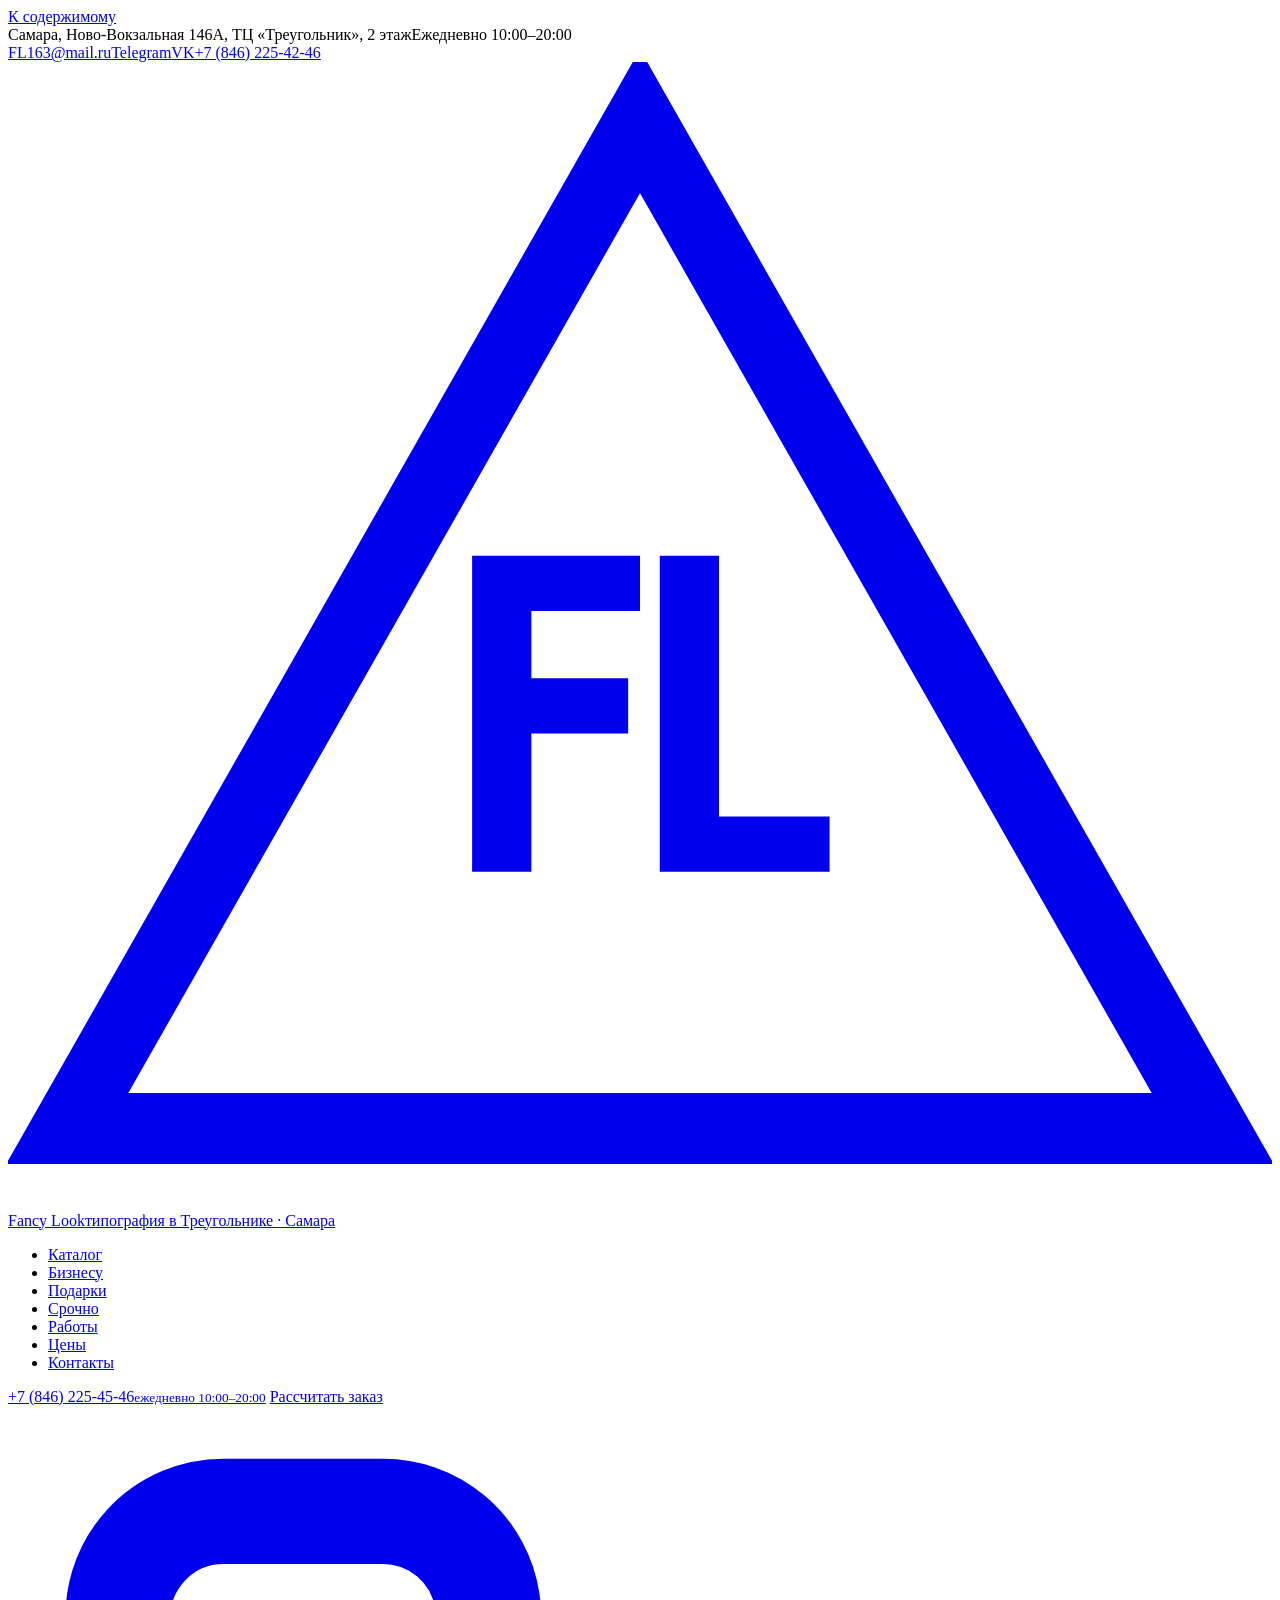
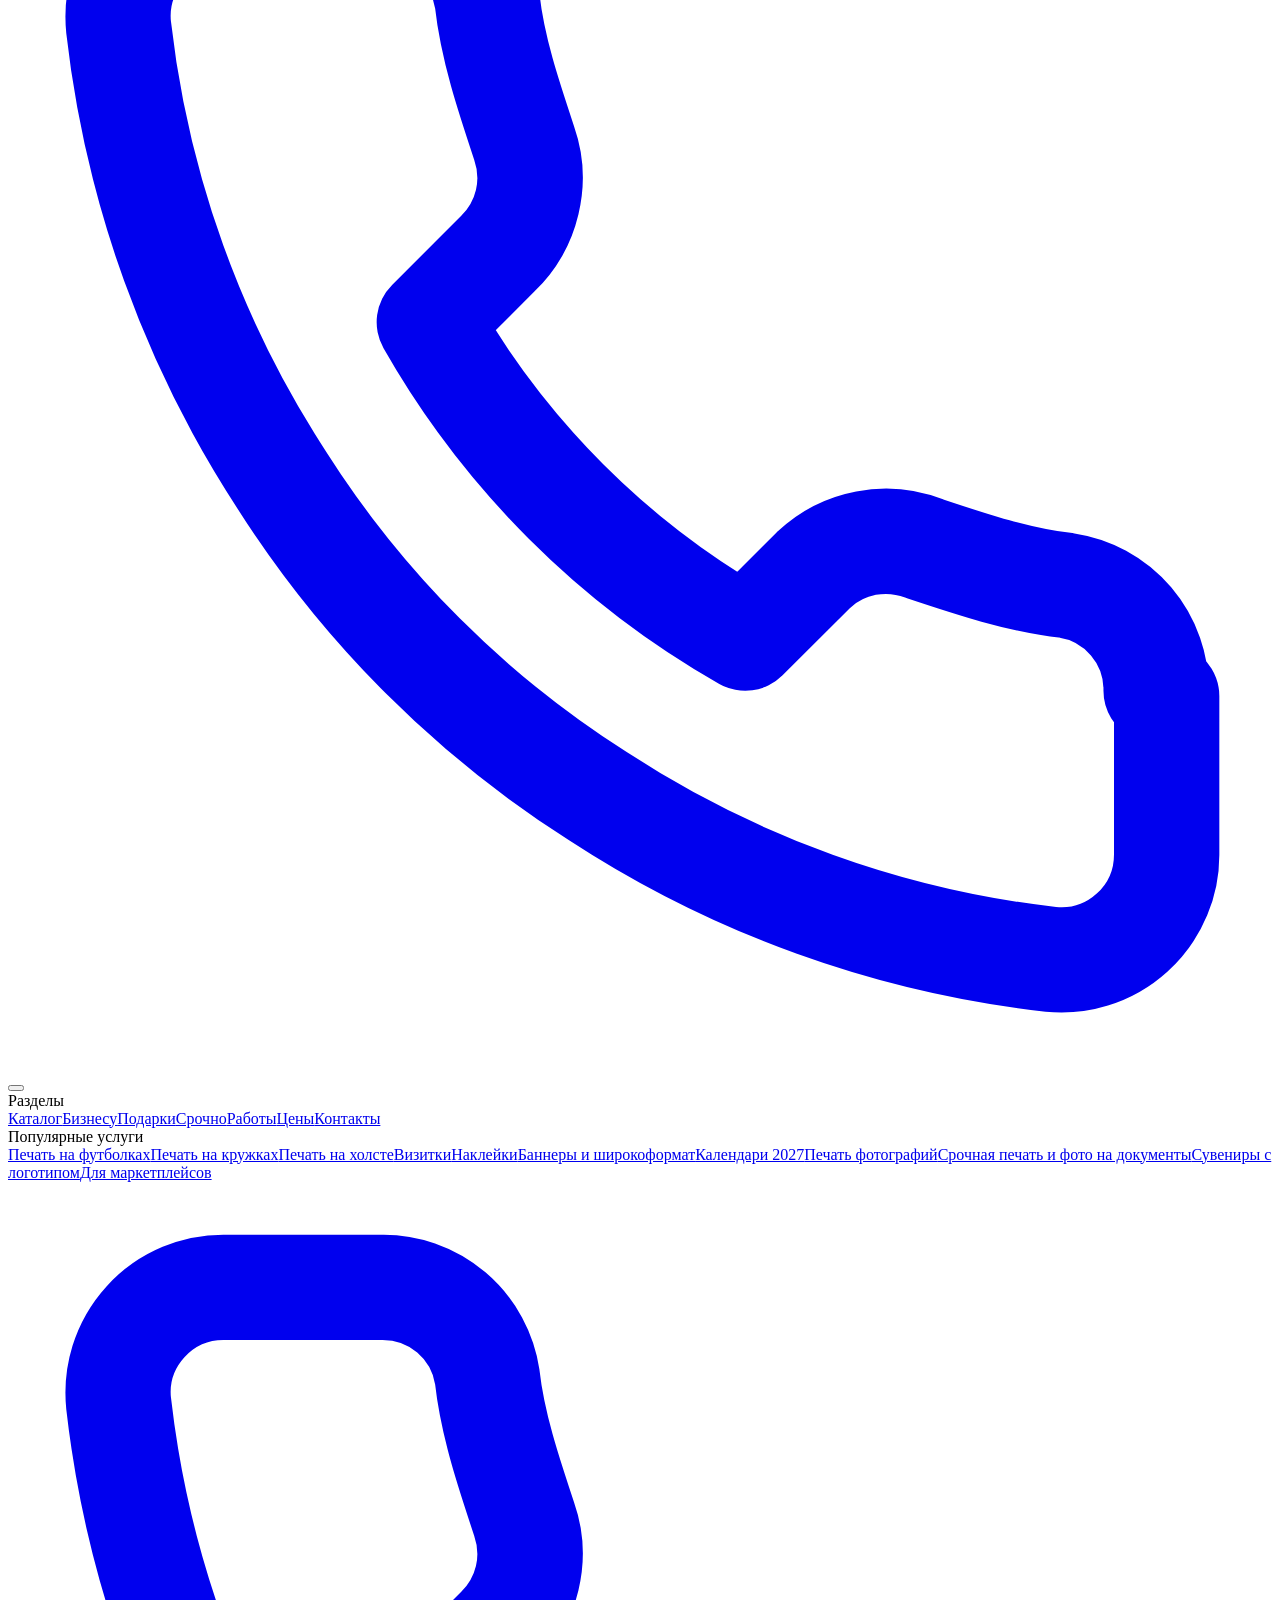
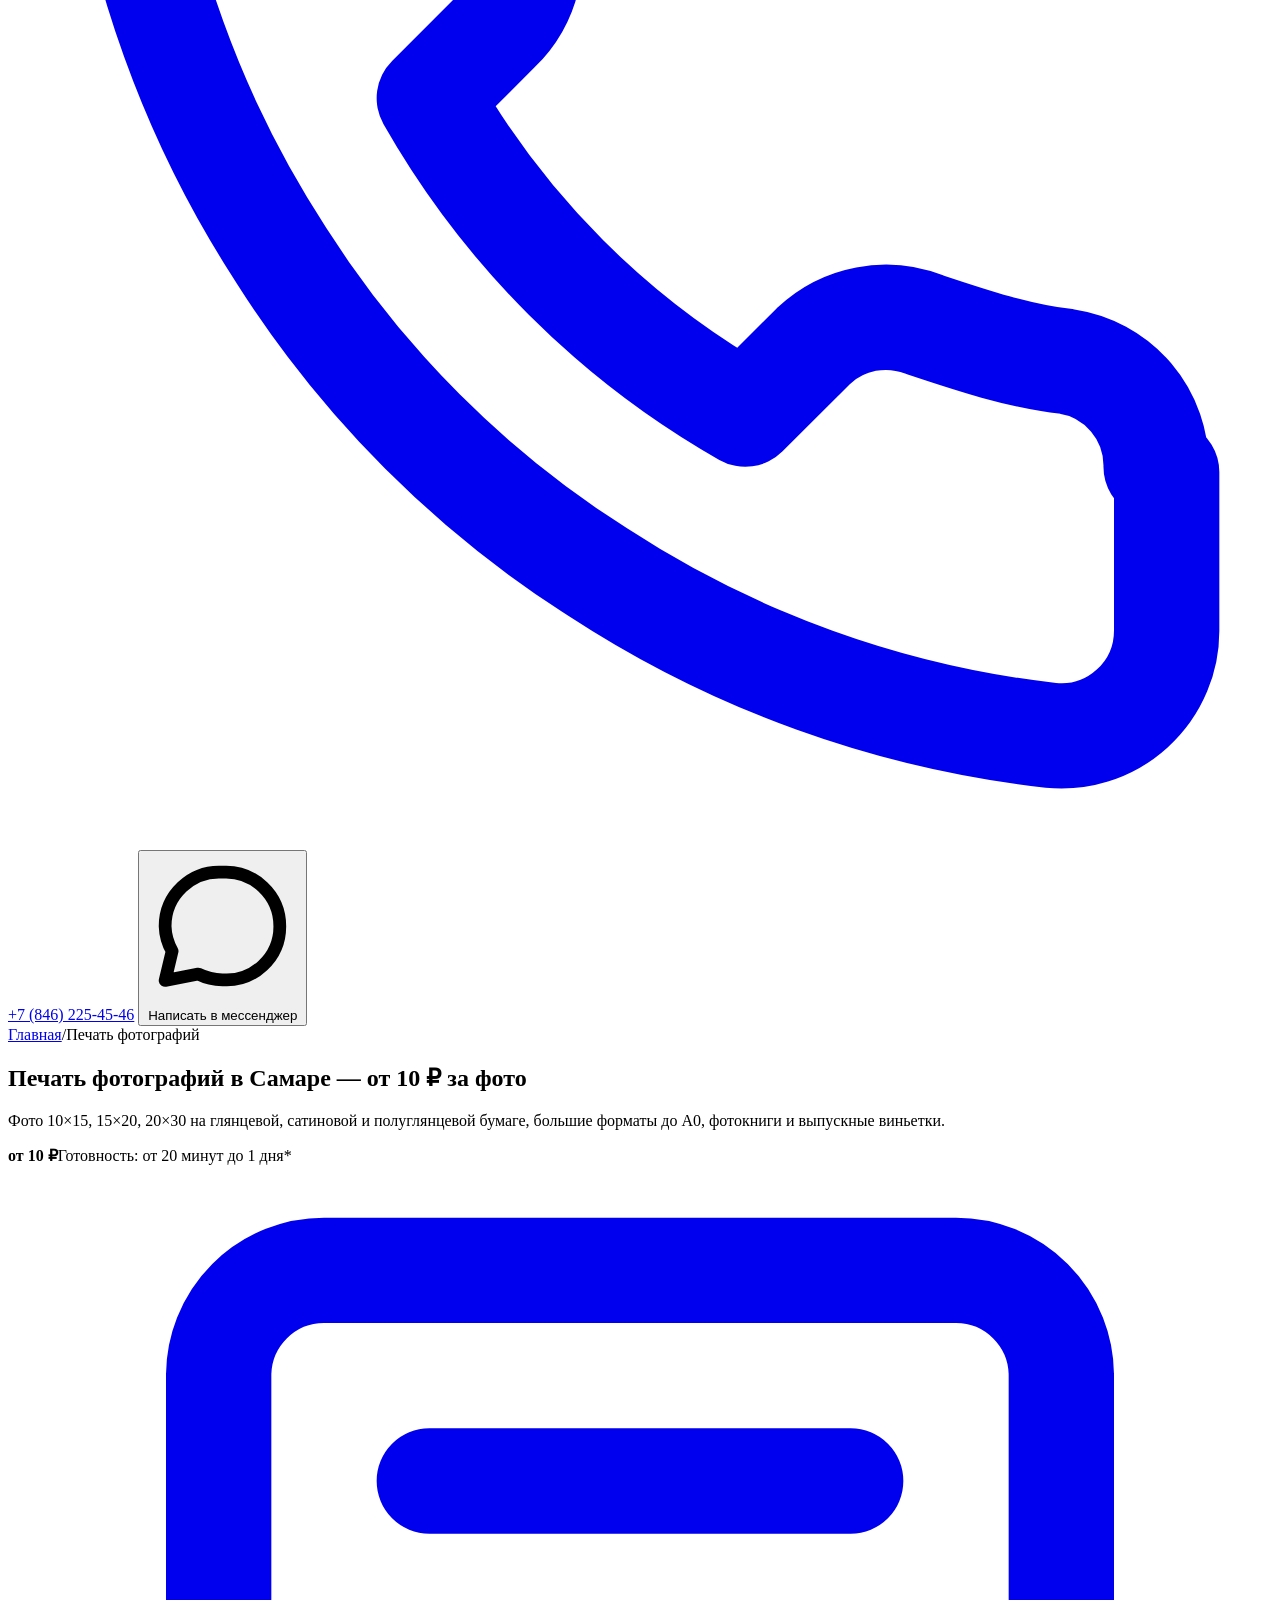
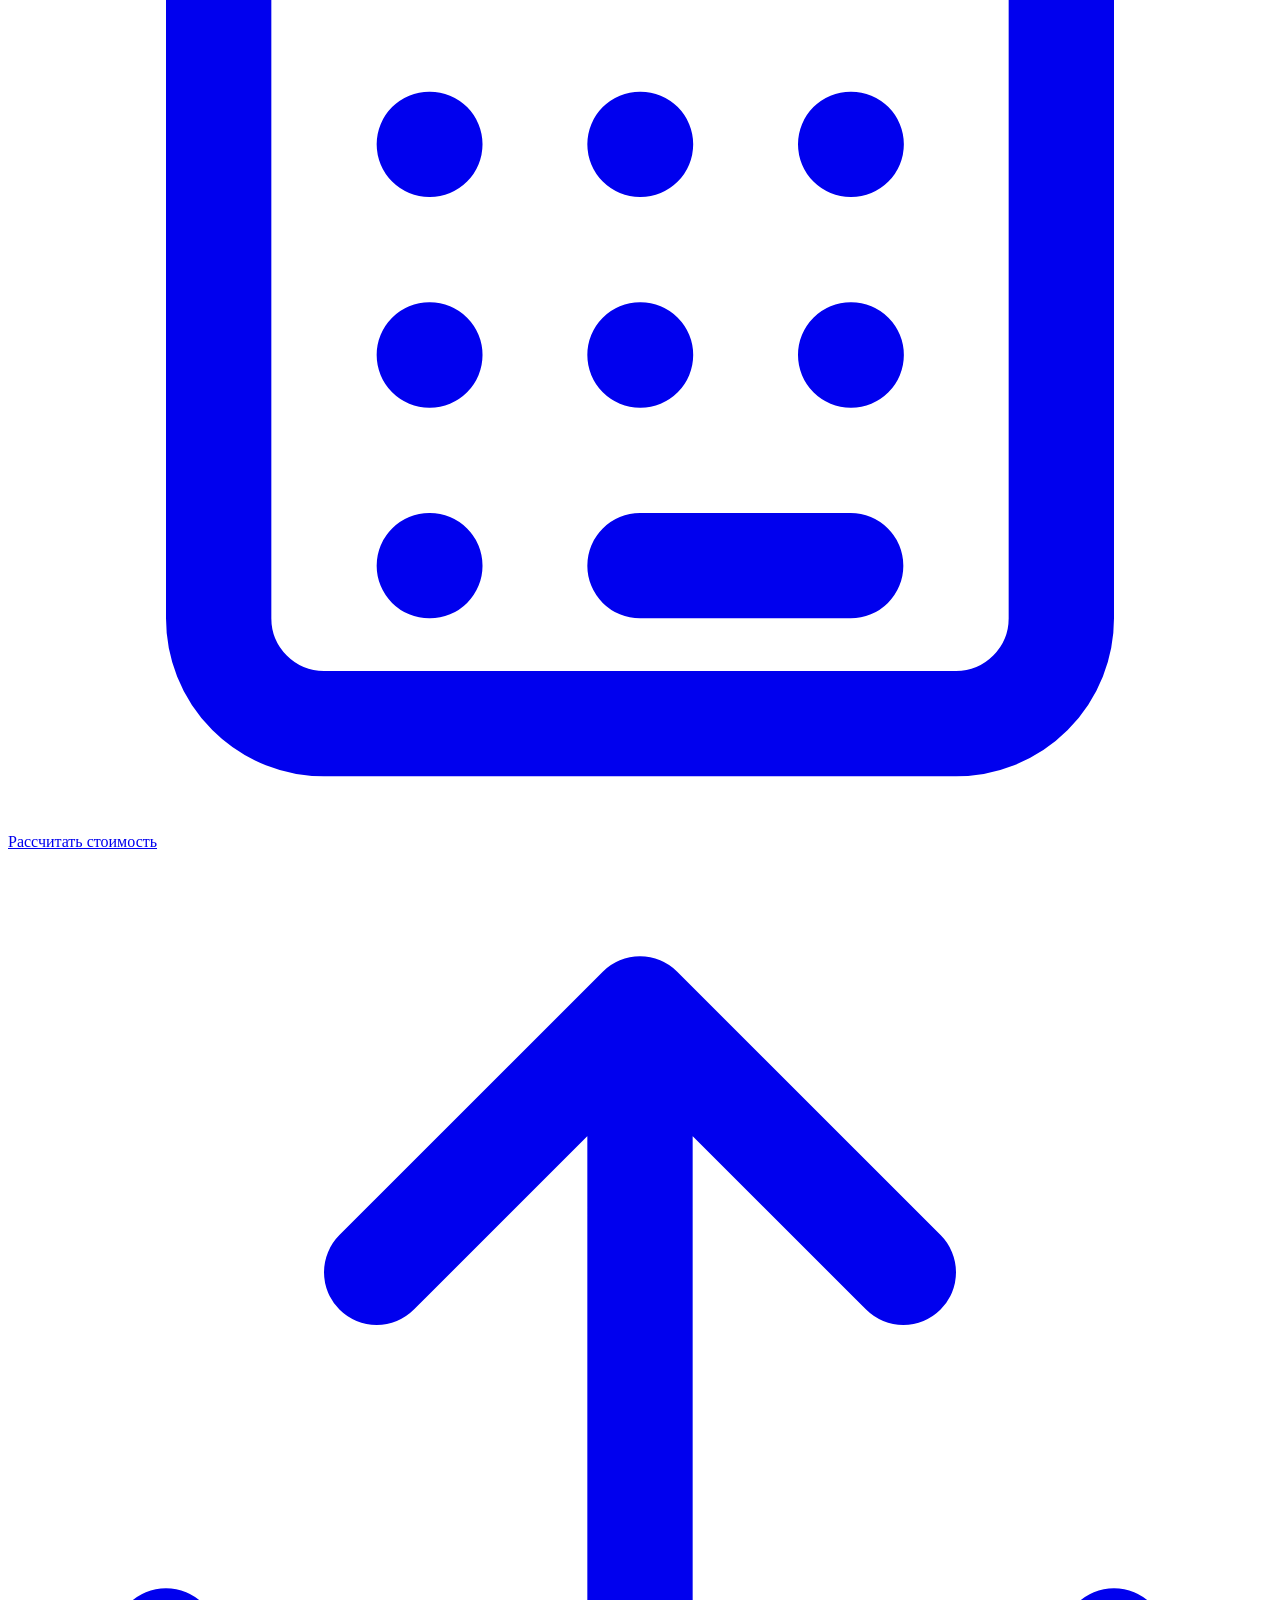
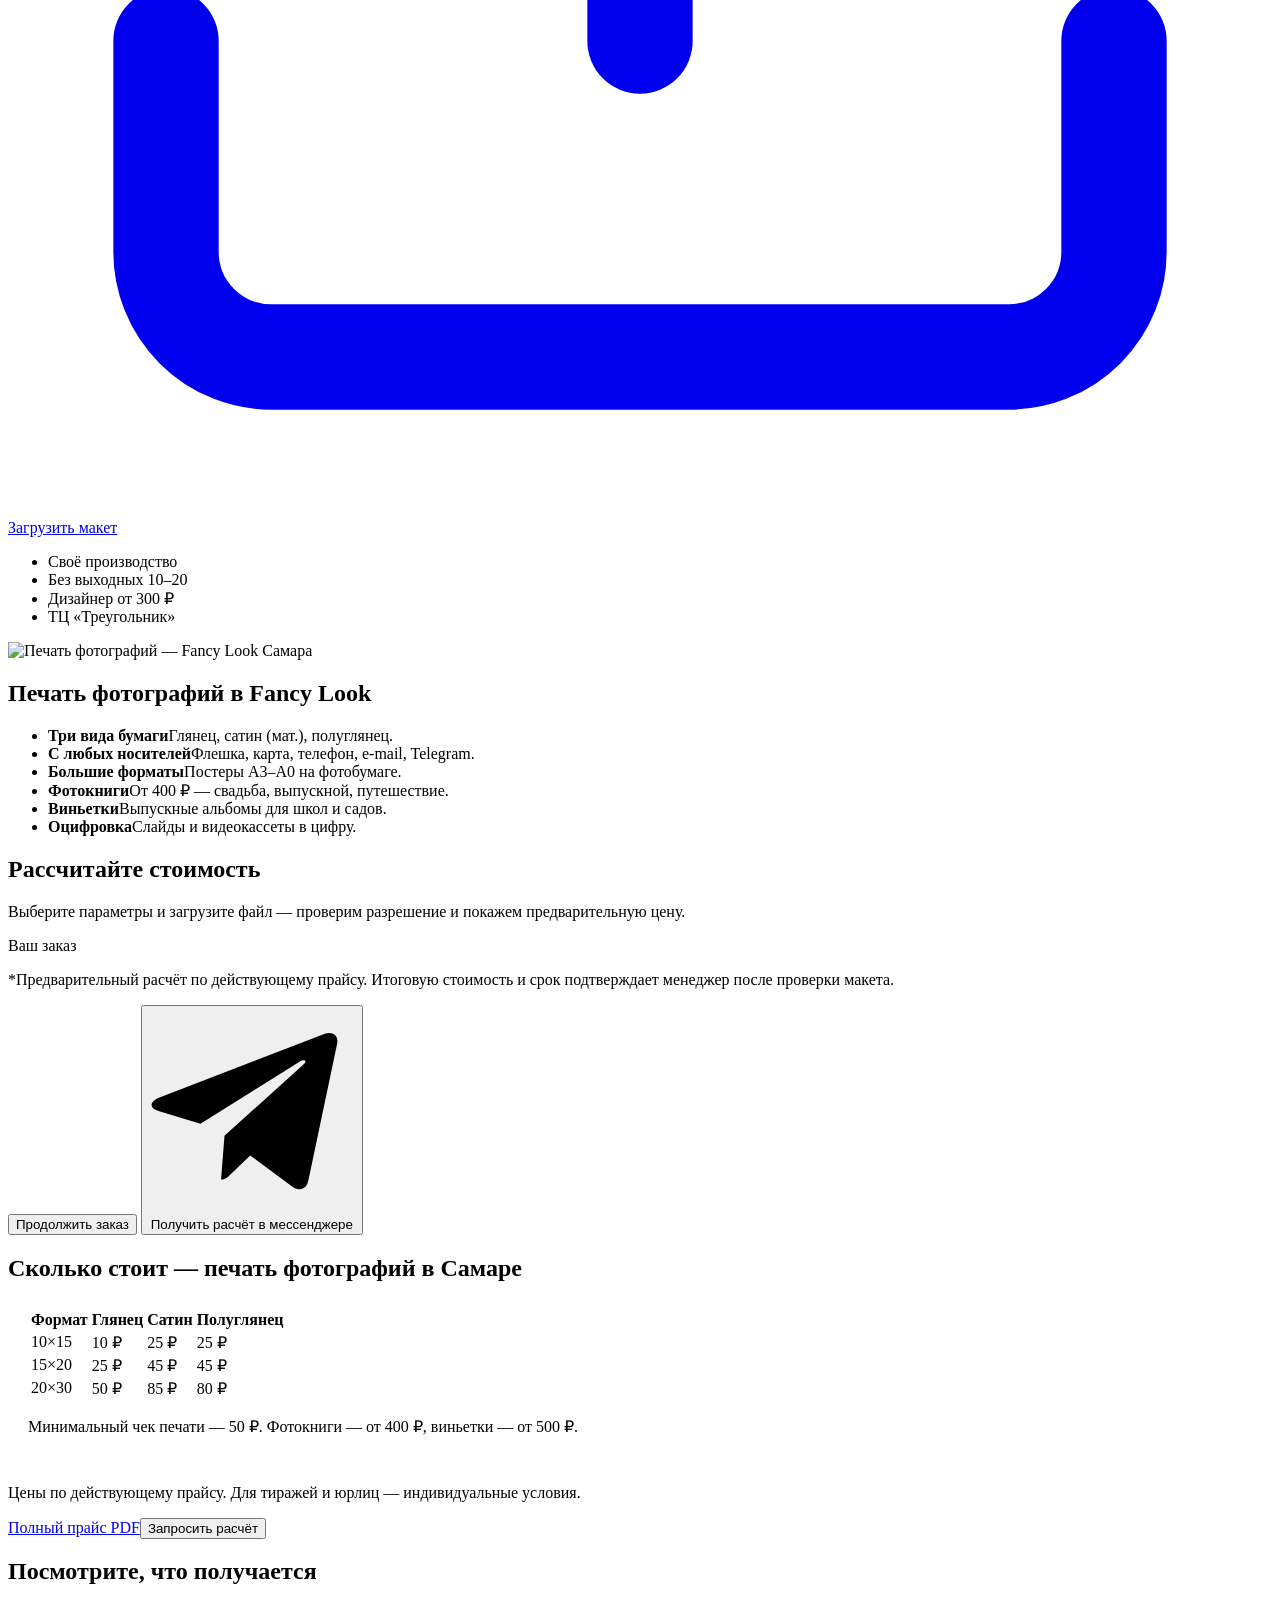
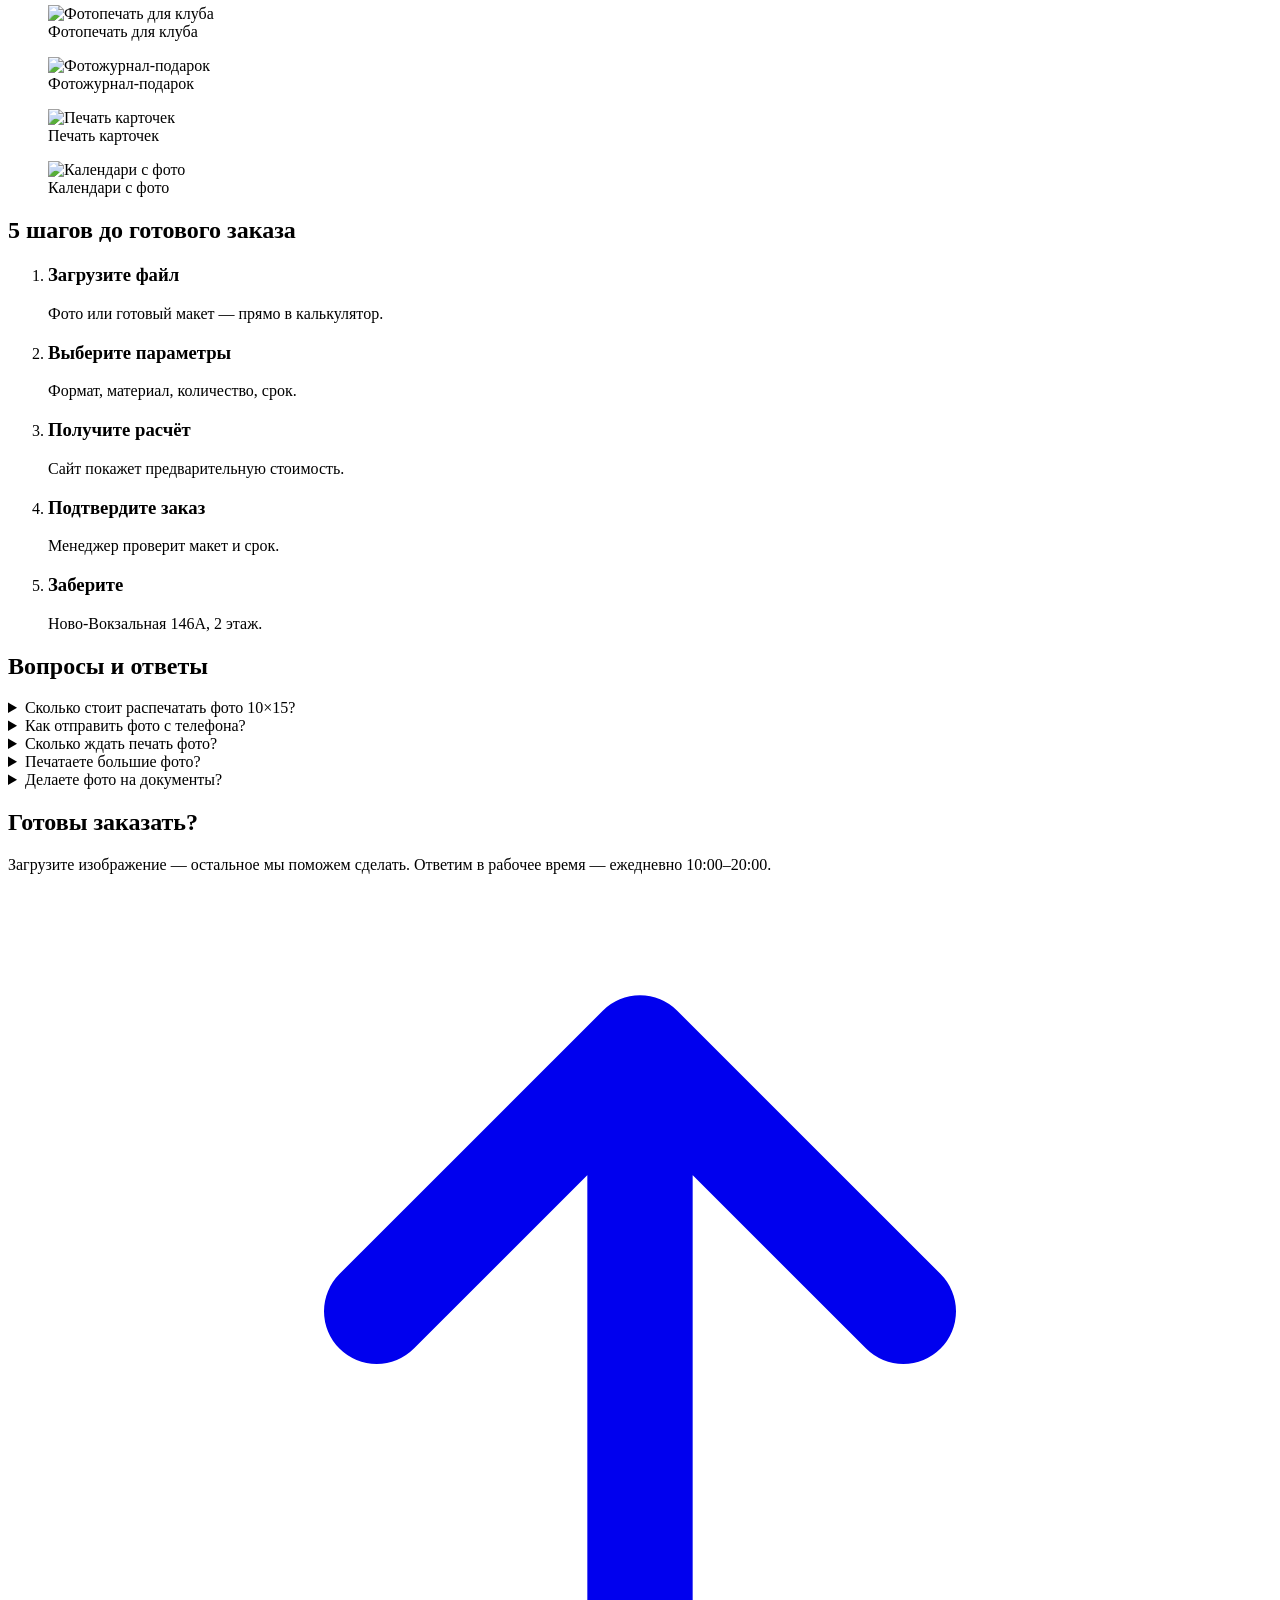
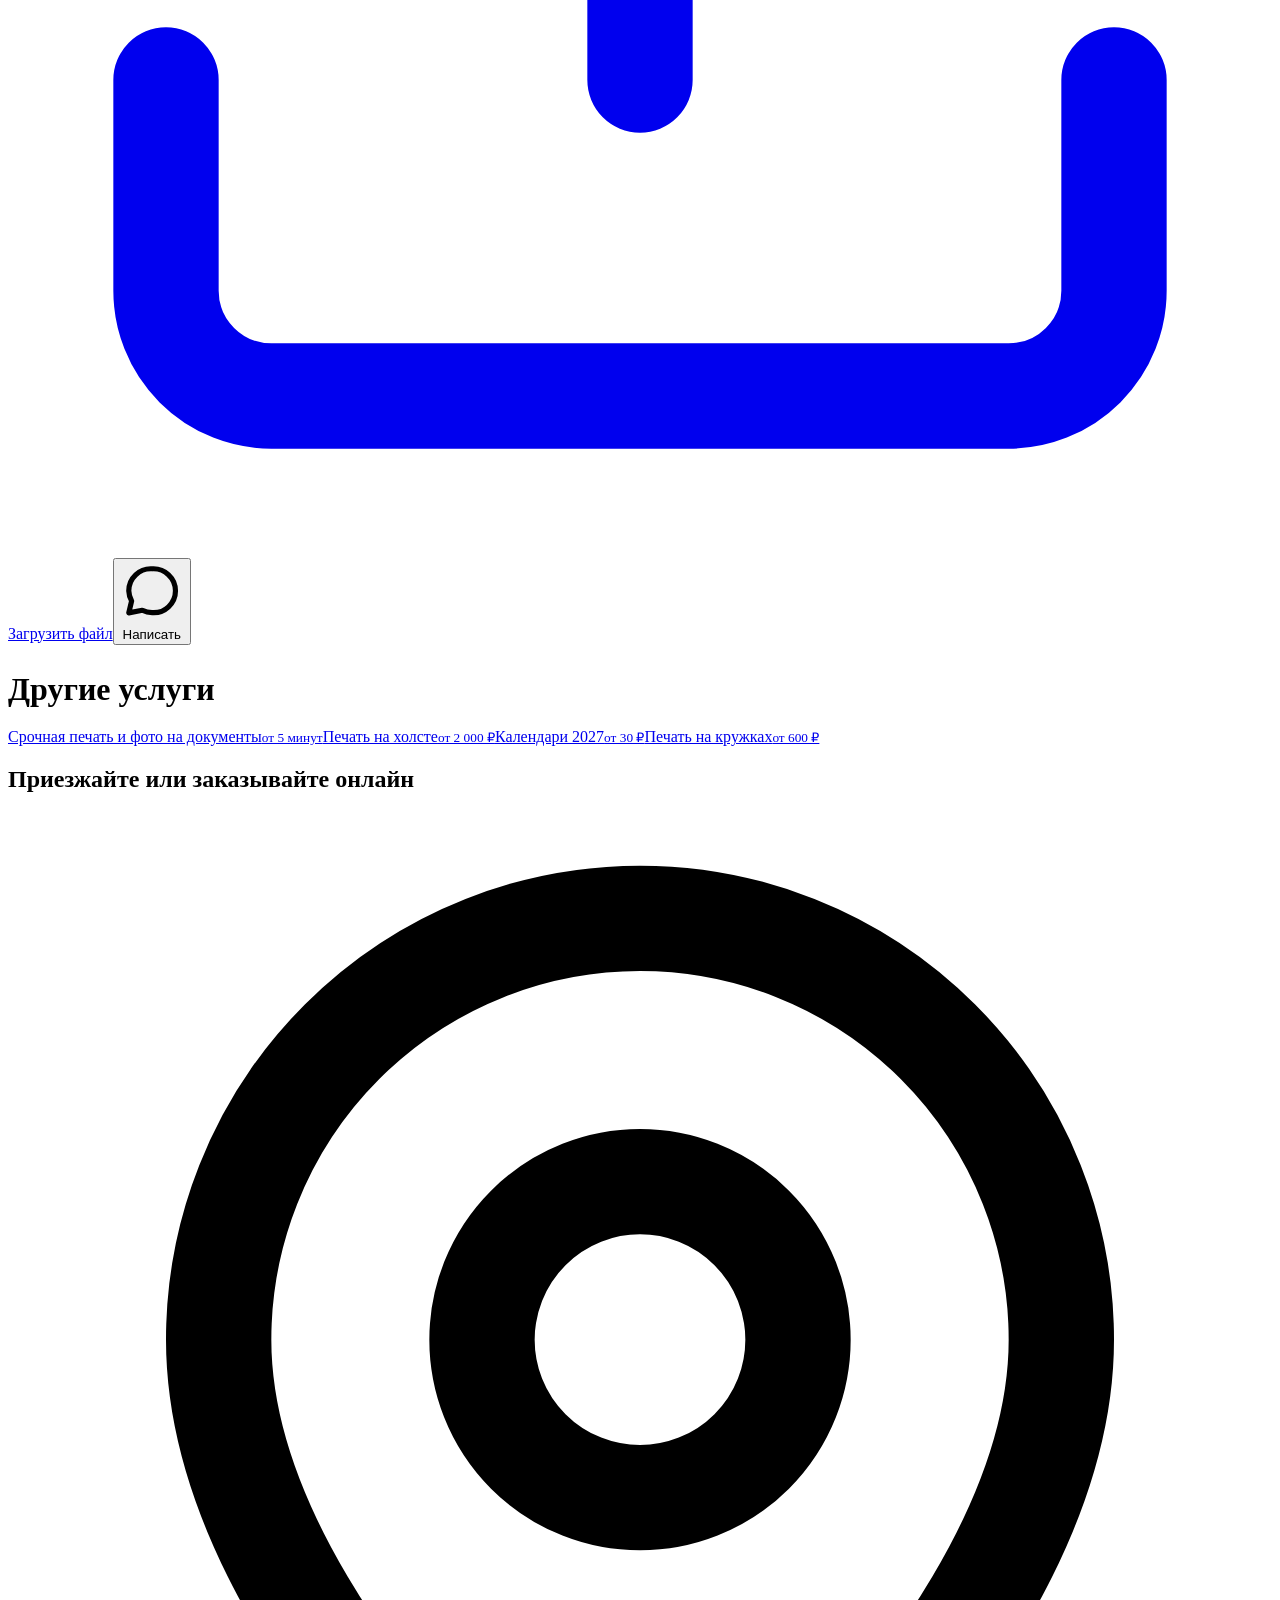
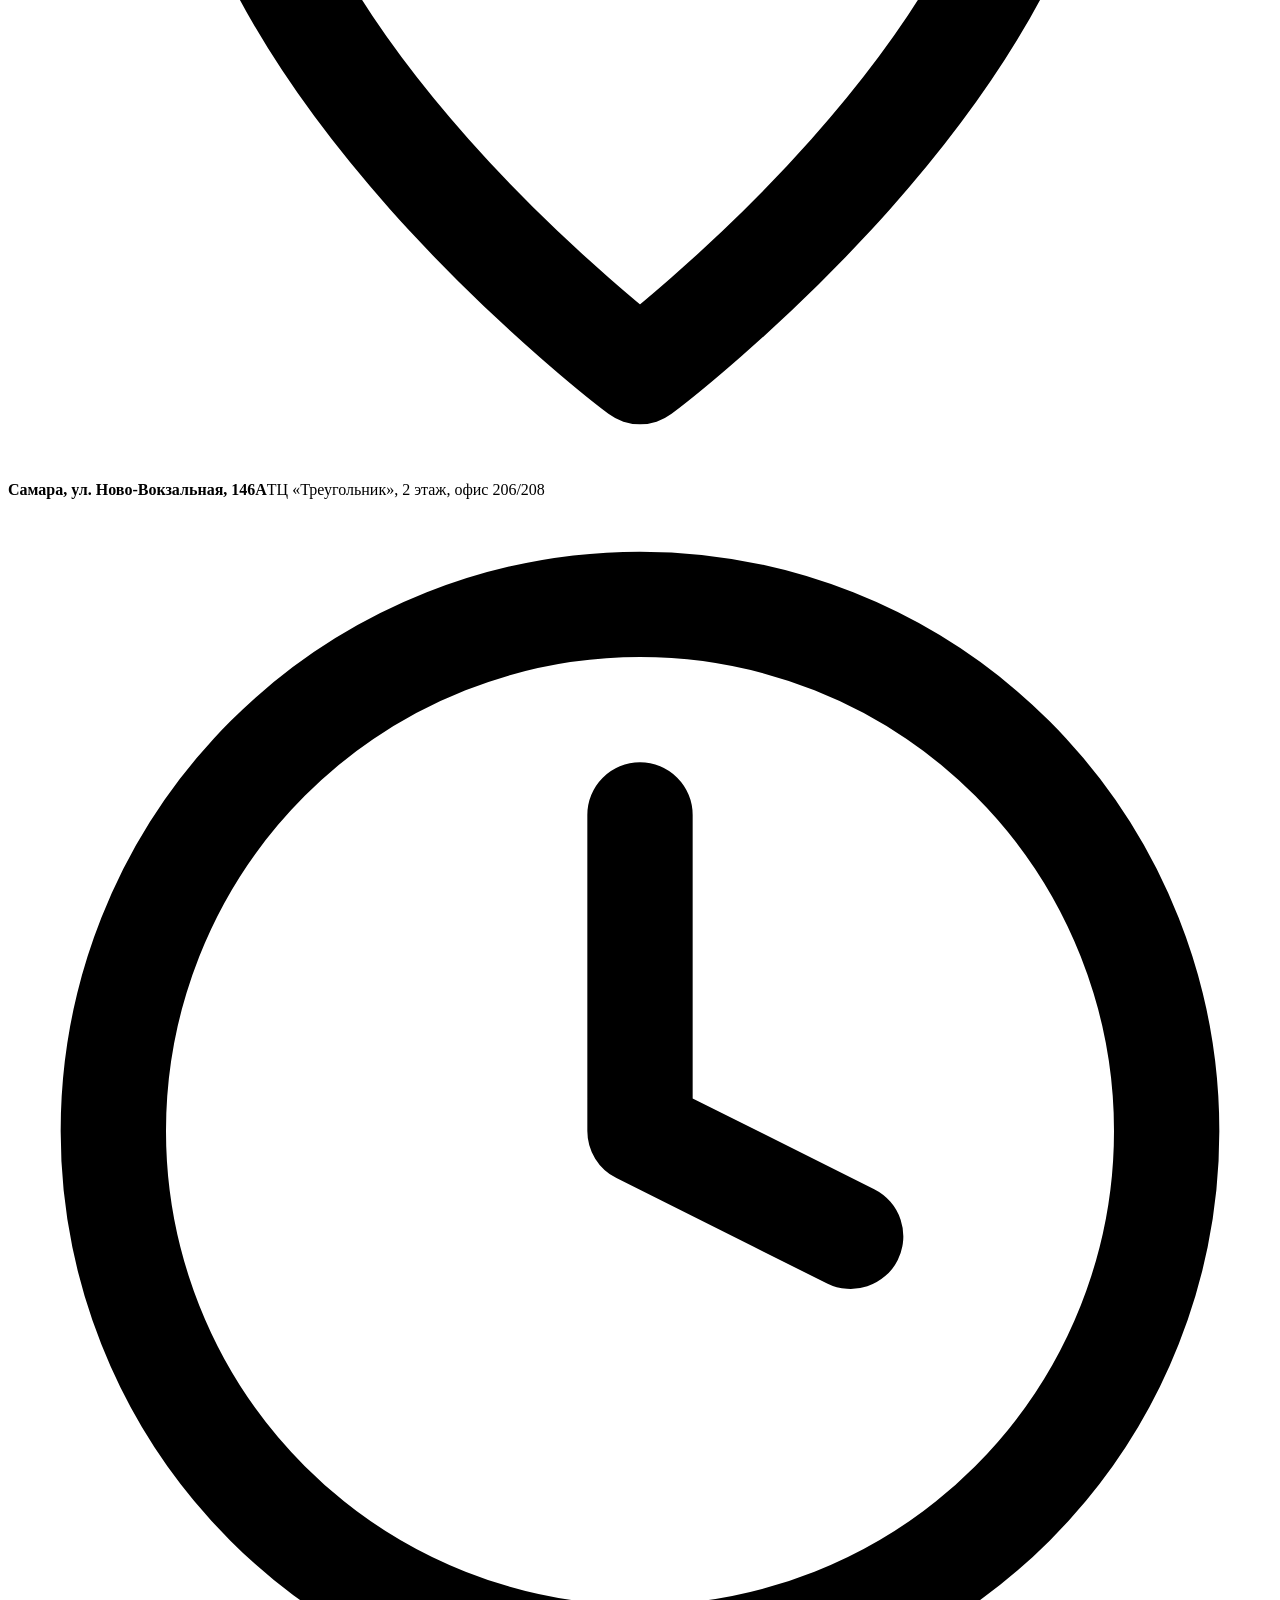
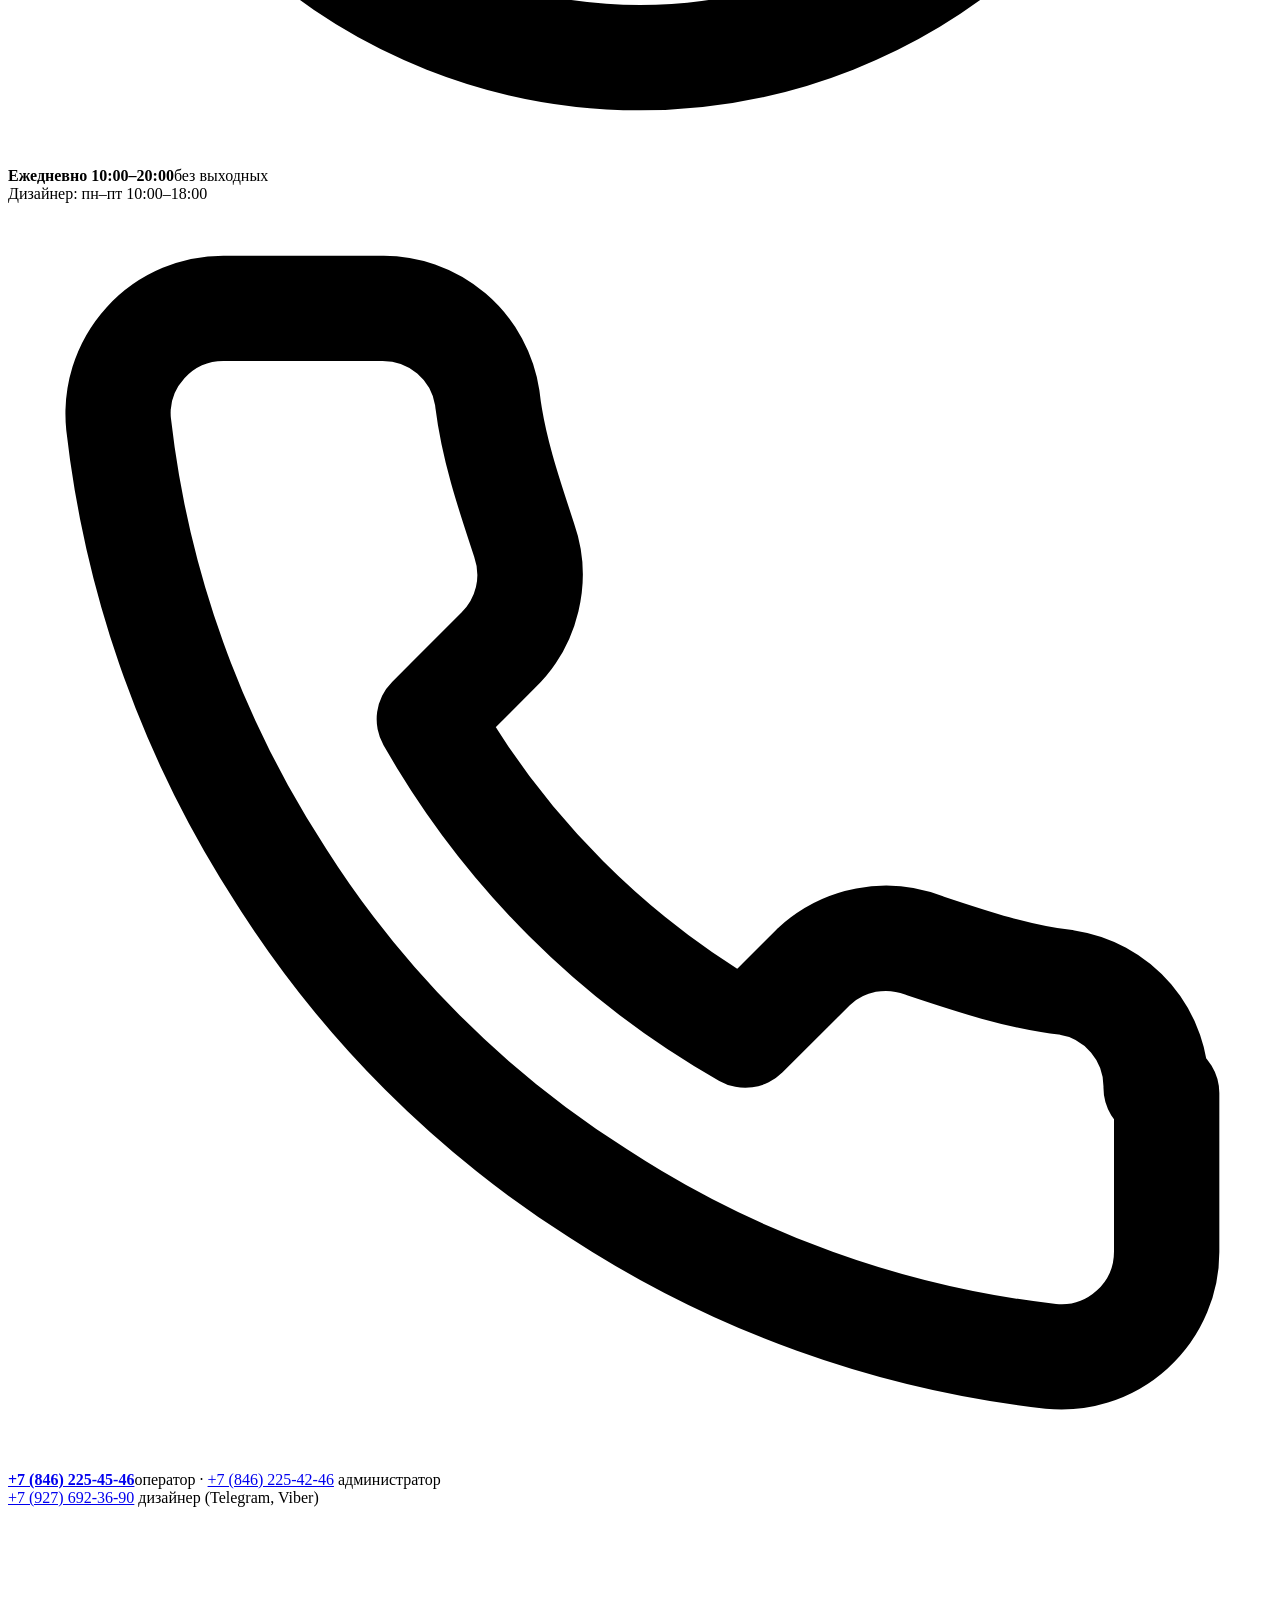
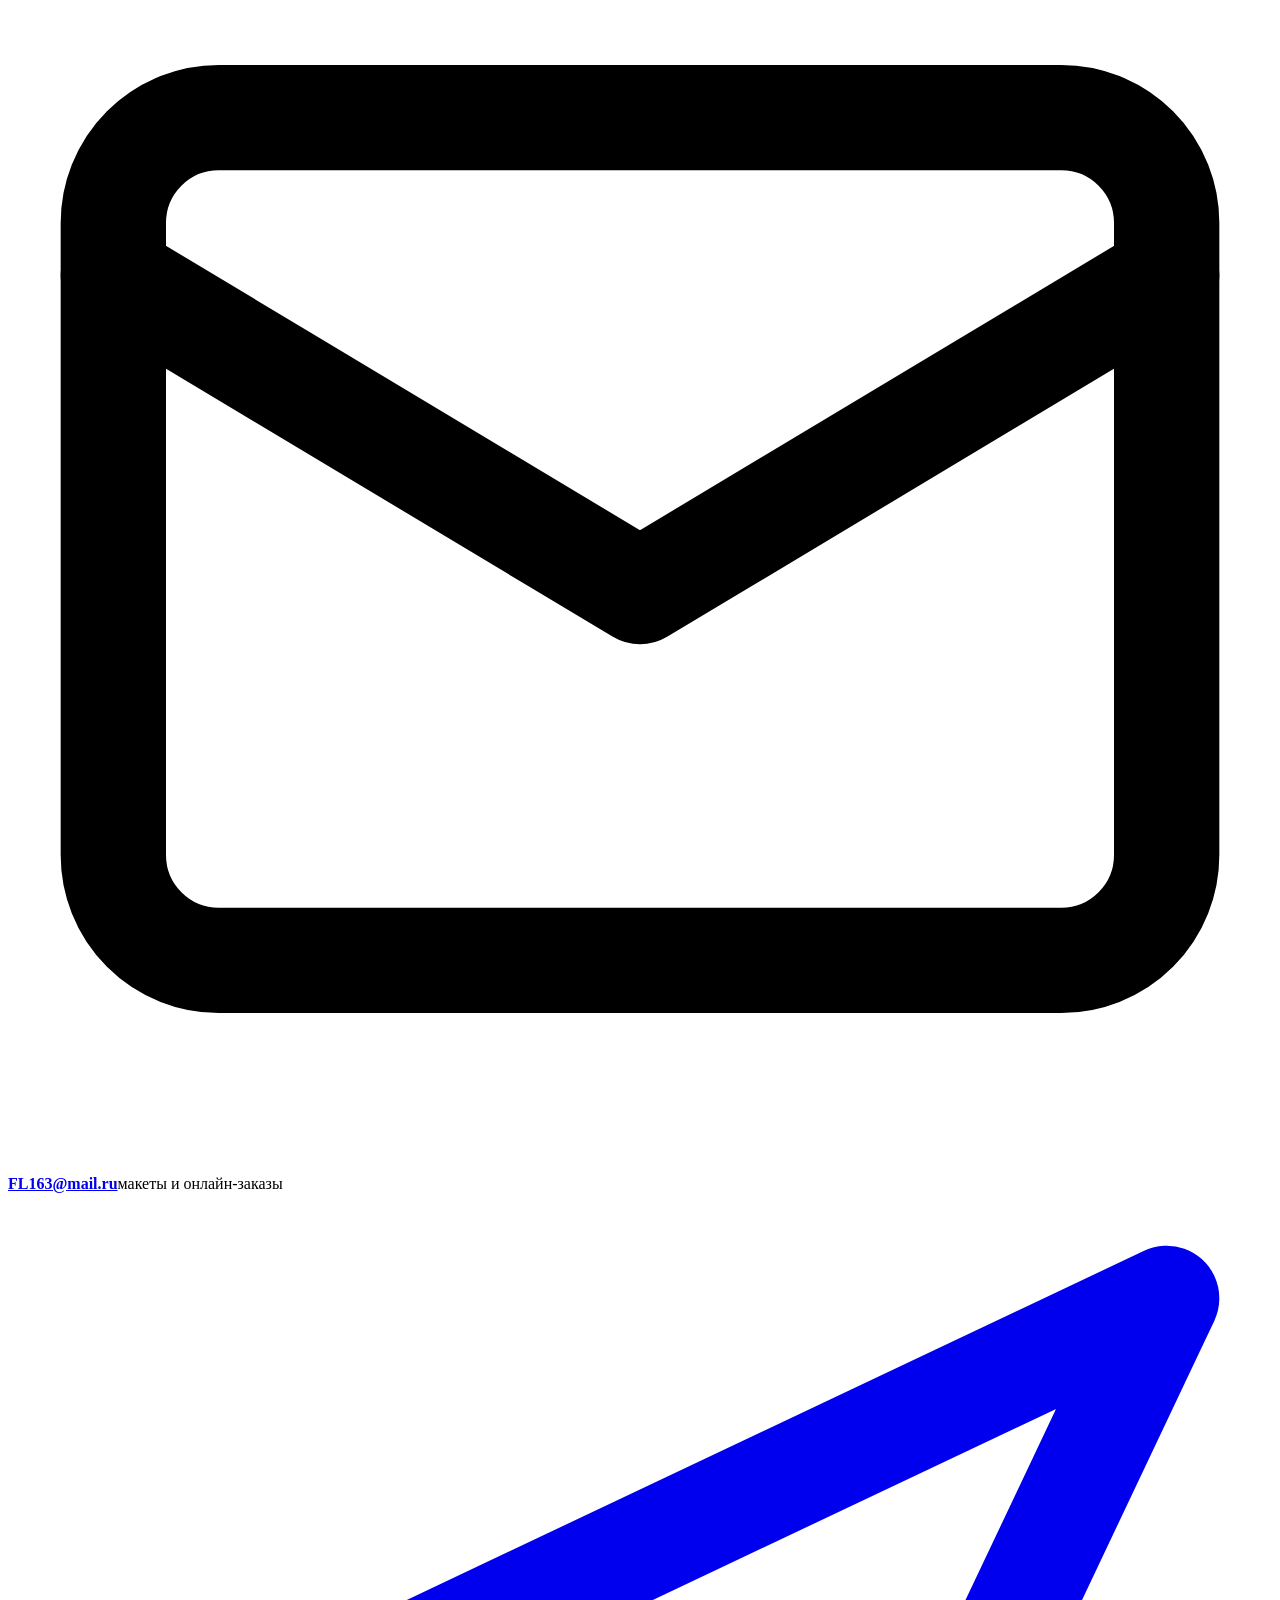
==== fotopechat-samara/index.html @ 080cd316 "Add files via upload" ====
<!doctype html>
<html lang="ru" class="no-js">
<head>
<meta charset="utf-8">
<meta name="viewport" content="width=device-width, initial-scale=1, viewport-fit=cover">
<title>Печать фотографий в Самаре — от 10 ₽, за 20 минут | Fancy Look</title>
<meta name="description" content="Печать фото в Самаре: 10×15 — от 10 ₽, 15×20 — от 25 ₽, 20×30 — от 50 ₽. Глянец, сатин, полуглянец. Большие форматы A3–A0, фотокниги, фото на документы за 5 минут.">
<meta name="robots" content="index, follow, max-image-preview:large">
<link rel="canonical" href="https://print163.ru/fotopechat-samara/">
<meta name="theme-color" content="#17191C">
<meta name="format-detection" content="telephone=no">
<meta name="geo.region" content="RU-SAM">
<meta name="geo.placename" content="Самара">
<meta property="og:type" content="website">
<meta property="og:locale" content="ru_RU">
<meta property="og:site_name" content="Fancy Look · PRINT163">
<meta property="og:title" content="Печать фотографий в Самаре — от 10 ₽, за 20 минут | Fancy Look">
<meta property="og:description" content="Печать фото в Самаре: 10×15 — от 10 ₽, 15×20 — от 25 ₽, 20×30 — от 50 ₽. Глянец, сатин, полуглянец. Большие форматы A3–A0, фотокниги, фото на документы за 5 минут.">
<meta property="og:url" content="https://print163.ru/fotopechat-samara/">
<meta property="og:image" content="https://print163.ru/assets/img/og-image.jpg">
<meta property="og:image:width" content="1200">
<meta property="og:image:height" content="630">
<meta name="twitter:card" content="summary_large_image">
<!-- Подтверждение прав: вставьте коды из Яндекс Вебмастера и Google Search Console -->
<!-- <meta name="yandex-verification" content="XXXXXXXX"> -->
<!-- <meta name="google-site-verification" content="XXXXXXXX"> -->
<link rel="icon" href="../favicon.svg" type="image/svg+xml">
<link rel="icon" href="../favicon-32.png" sizes="32x32" type="image/png">
<link rel="apple-touch-icon" href="../apple-touch-icon.png">
<link rel="manifest" href="../manifest.webmanifest">
<link rel="preload" href="../assets/fonts/interdisplay-800.woff" as="font" type="font/woff" crossorigin>
<link rel="preload" href="../assets/fonts/inter-400.woff" as="font" type="font/woff" crossorigin>
<link rel="stylesheet" href="../assets/css/style.css?v=20261109">
<link rel="alternate" type="text/plain" title="LLM summary" href="../llms.txt">
<script type="application/ld+json">{"@context":"https://schema.org","@type":"Service","name":"Печать фотографий в Самаре — от 10 ₽ за фото","serviceType":"Печать фотографий","description":"Печать фото в Самаре: 10×15 — от 10 ₽, 15×20 — от 25 ₽, 20×30 — от 50 ₽. Глянец, сатин, полуглянец. Большие форматы A3–A0, фотокниги, фото на документы за 5 минут.","provider":{"@context":"https://schema.org","@type":"LocalBusiness","@id":"https://print163.ru/#org","additionalType":"https://www.wikidata.org/wiki/Q1251750","name":"Fancy Look — типография и центр фотопечати (PRINT163)","alternateName":["Fancy Look","PRINT163","Типография в Треугольнике","Фэнси Лук"],"description":"Типография и центр фотопечати в Самаре: печать на футболках и кружках, визитки, наклейки, баннеры, холсты, календари, фото на документы, сувениры с логотипом. Собственное производство, от 1 экземпляра, срочные заказы.","url":"https://print163.ru/","logo":"https://print163.ru/assets/img/icon-512.png","image":["https://print163.ru/assets/img/og-image.jpg","https://print163.ru/assets/img/pechat-nakleek-samara-800.jpg","https://print163.ru/assets/img/brendirovanie-futbolok-samara-800.jpg"],"telephone":"+7 (846) 225-45-46","email":"FL163@mail.ru","priceRange":"₽–₽₽","currenciesAccepted":"RUB","paymentAccepted":"Наличные, банковская карта, СБП, безналичный расчёт","address":{"@type":"PostalAddress","streetAddress":"ул. Ново-Вокзальная, 146А, ТЦ «Треугольник», 2 этаж, офис 206/208","addressLocality":"Самара","addressRegion":"Самарская область","addressCountry":"RU"},"hasMap":"https://yandex.ru/maps/?text=Самара%2C%20Ново-Вокзальная%20146А","areaServed":[{"@type":"City","name":"Самара"},{"@type":"AdministrativeArea","name":"Самарская область"}],"openingHoursSpecification":[{"@type":"OpeningHoursSpecification","dayOfWeek":["Monday","Tuesday","Wednesday","Thursday","Friday","Saturday","Sunday"],"opens":"10:00","closes":"20:00"}],"contactPoint":[{"@type":"ContactPoint","telephone":"+7 (846) 225-45-46","contactType":"customer service","areaServed":"RU","availableLanguage":"ru"},{"@type":"ContactPoint","telephone":"+7 (846) 225-42-46","contactType":"sales","areaServed":"RU","availableLanguage":"ru"},{"@type":"ContactPoint","telephone":"+7 (927) 692-36-90","contactType":"technical support","description":"Дизайнер, Telegram/Viber","availableLanguage":"ru"}],"sameAs":["https://vk.com/print163ru","https://t.me/print163","https://www.instagram.com/fl163_print/"],"knowsAbout":["оперативная полиграфия","цифровая печать","печать на футболках","сублимационная печать на кружках","широкоформатная печать","УФ-печать","лазерная гравировка","печать на холсте","фото на документы"]},"areaServed":{"@type":"City","name":"Самара"},"url":"https://print163.ru/fotopechat-samara/","image":"https://print163.ru/assets/img/kalendar-bayker-2027-800.jpg","offers":{"@type":"AggregateOffer","priceCurrency":"RUB","lowPrice":"10","availability":"https://schema.org/InStock","url":"https://print163.ru/fotopechat-samara/"}}</script><script type="application/ld+json">{"@context":"https://schema.org","@type":"BreadcrumbList","itemListElement":[{"@type":"ListItem","position":1,"name":"Главная","item":"https://print163.ru/"},{"@type":"ListItem","position":2,"name":"Печать фотографий","item":"https://print163.ru/fotopechat-samara/"}]}</script><script type="application/ld+json">{"@context":"https://schema.org","@type":"FAQPage","mainEntity":[{"@type":"Question","name":"Сколько стоит распечатать фото 10×15?","acceptedAnswer":{"@type":"Answer","text":"На глянцевой бумаге — 10 ₽, на сатиновой и полуглянцевой — 25 ₽. Минимальный чек — 50 ₽."}},{"@type":"Question","name":"Как отправить фото с телефона?","acceptedAnswer":{"@type":"Answer","text":"Отправьте файлы в Telegram или на почту FL163@mail.ru — с мобильных устройств заказ принимается онлайн."}},{"@type":"Question","name":"Сколько ждать печать фото?","acceptedAnswer":{"@type":"Answer","text":"Небольшие заказы — от 20 минут, часто при вас."}},{"@type":"Question","name":"Печатаете большие фото?","acceptedAnswer":{"@type":"Answer","text":"Да, до формата A0 на фотобумаге и холсте."}},{"@type":"Question","name":"Делаете фото на документы?","acceptedAnswer":{"@type":"Answer","text":"Да, за 5 минут — 300 ₽ за комплект на любой документ."}}]}</script>
</head>
<body data-root="../" data-product="photo">
<a class="skip" href="#main">К содержимому</a>
<div class="topbar"><div class="container">
  <div class="topbar__l"><span>Самара, Ново-Вокзальная 146А, ТЦ «Треугольник», 2 этаж</span><span data-open-status>Ежедневно 10:00–20:00</span></div>
  <div class="topbar__r"><a href="mailto:FL163@mail.ru">FL163@mail.ru</a><a href="https://t.me/+79276923690" target="_blank" rel="noopener">Telegram</a><a href="https://vk.com/print163ru" target="_blank" rel="noopener">VK</a><a href="tel:+78462254246">+7 (846) 225-42-46</a></div>
</div></div>
<header class="header">
  <div class="container">
    <a class="logo" href="../" aria-label="Fancy Look — типография в Самаре, на главную">
      <span class="logo__mark"><svg viewBox="0 0 64 58" aria-hidden="true"><path d="M32 3 61 54H3Z" fill="none" stroke="currentColor" stroke-width="3.6"/><path fill="currentColor" d="M23.5 25h8.5v2.8h-5.5v3.4h4.9v2.8h-4.9V41h-3zM33 25h3v13.2h5.6V41H33z"/></svg></span>
      <span class="logo__txt"><span class="logo__name">Fancy Look</span><span class="logo__desc">типография в Треугольнике · Самара</span></span>
    </a>
    <nav class="nav" aria-label="Основное меню"><ul><li><a href="../#catalog">Каталог</a></li><li><a href="../#business">Бизнесу</a></li><li><a href="../#gifts">Подарки</a></li><li><a href="../srochnaya-pechat-samara/" class="is-hot">Срочно</a></li><li><a href="../#works">Работы</a></li><li><a href="../#price">Цены</a></li><li><a href="../#contacts">Контакты</a></li></ul></nav>
    <a class="header__phone" href="tel:+78462254546">+7 (846) 225-45-46<small>ежедневно 10:00–20:00</small></a>
    <a class="btn btn--primary btn--sm header__cta" href="../#calc" data-calc-open="">Рассчитать заказ</a>
    <a class="header__call" href="tel:+78462254546" aria-label="Позвонить +7 (846) 225-45-46"><svg viewBox="0 0 24 24" fill="none" stroke="currentColor" stroke-width="2" stroke-linecap="round" stroke-linejoin="round" aria-hidden="true"><path d="M22 16.9v3a2 2 0 0 1-2.2 2 19.8 19.8 0 0 1-8.6-3.1 19.5 19.5 0 0 1-6-6A19.8 19.8 0 0 1 2.1 4.2 2 2 0 0 1 4.1 2h3a2 2 0 0 1 2 1.7c.1.9.4 1.8.7 2.7a2 2 0 0 1-.5 2.1L8 9.8a16 16 0 0 0 6 6l1.3-1.3a2 2 0 0 1 2.1-.4c.9.3 1.8.6 2.7.7a2 2 0 0 1 1.7 2z"/></svg></a>
    <button class="burger" type="button" aria-label="Меню" aria-expanded="false" aria-controls="mnav"><span></span></button>
  </div>
</header>
<div class="mnav" id="mnav">
  <div class="mnav__group">Разделы</div><a href="../#catalog">Каталог</a><a href="../#business">Бизнесу</a><a href="../#gifts">Подарки</a><a href="../srochnaya-pechat-samara/">Срочно</a><a href="../#works">Работы</a><a href="../#price">Цены</a><a href="../#contacts">Контакты</a>
  <div class="mnav__group">Популярные услуги</div><a href="../pechat-na-futbolkah-samara/">Печать на футболках</a><a href="../pechat-na-kruzhkah-samara/">Печать на кружках</a><a href="../pechat-na-holste-samara/">Печать на холсте</a><a href="../pechat-vizitok-samara/">Визитки</a><a href="../pechat-nakleek-samara/">Наклейки</a><a href="../pechat-bannerov-samara/">Баннеры и широкоформат</a><a href="../kalendari-samara/">Календари 2027</a><a href="../fotopechat-samara/">Печать фотографий</a><a href="../srochnaya-pechat-samara/">Срочная печать и фото на документы</a><a href="../korporativnye-podarki-samara/">Сувениры с логотипом</a><a href="../pechat-dlya-marketpleysov-samara/">Для маркетплейсов</a>
  <div class="mnav__contacts">
    <a class="btn btn--primary" href="tel:+78462254546"><svg viewBox="0 0 24 24" fill="none" stroke="currentColor" stroke-width="2" stroke-linecap="round" stroke-linejoin="round" aria-hidden="true"><path d="M22 16.9v3a2 2 0 0 1-2.2 2 19.8 19.8 0 0 1-8.6-3.1 19.5 19.5 0 0 1-6-6A19.8 19.8 0 0 1 2.1 4.2 2 2 0 0 1 4.1 2h3a2 2 0 0 1 2 1.7c.1.9.4 1.8.7 2.7a2 2 0 0 1-.5 2.1L8 9.8a16 16 0 0 0 6 6l1.3-1.3a2 2 0 0 1 2.1-.4c.9.3 1.8.6 2.7.7a2 2 0 0 1 1.7 2z"/></svg> +7 (846) 225-45-46</a>
    <button class="btn btn--ghost" type="button" data-msgr><svg viewBox="0 0 24 24" fill="none" stroke="currentColor" stroke-width="2" stroke-linecap="round" stroke-linejoin="round" aria-hidden="true"><path d="M21 11.5a8.4 8.4 0 0 1-9 8.4 8.6 8.6 0 0 1-3.8-.9L3 20l1.1-4.6A8.4 8.4 0 0 1 3 11.5 8.5 8.5 0 0 1 12 3a8.5 8.5 0 0 1 9 8.5z"/></svg> Написать в мессенджер</button>
  </div>
</div>
<main id="main">
<section class="hero">
  <div class="container">
    <nav class="crumbs" aria-label="Хлебные крошки"><a href="../">Главная</a><span>/</span>Печать фотографий</nav>
    <div class="lhero">
      <div>
        <h1>Печать фотографий в Самаре — от 10 ₽ за фото</h1>
        <p class="hero__lead">Фото 10×15, 15×20, 20×30 на глянцевой, сатиновой и полуглянцевой бумаге, большие форматы до A0, фотокниги и выпускные виньетки.</p>
        <div class="lhero__price"><b>от 10 ₽</b><span class="ready">Готовность: от 20 минут до 1 дня*</span></div>
        <div class="hero__cta">
          <a class="btn btn--primary btn--lg" href="#calc" data-calc-open="photo"><svg viewBox="0 0 24 24" fill="none" stroke="currentColor" stroke-width="2" stroke-linecap="round" stroke-linejoin="round" aria-hidden="true"><rect x="4" y="2" width="16" height="20" rx="2"/><path d="M8 6h8M8 11h.01M12 11h.01M16 11h.01M8 15h.01M12 15h.01M16 15h.01M8 19h.01M12 19h4"/></svg> Рассчитать стоимость</a>
          <a class="btn btn--ghost-light btn--lg" href="#calc" data-upload><svg viewBox="0 0 24 24" fill="none" stroke="currentColor" stroke-width="2" stroke-linecap="round" stroke-linejoin="round" aria-hidden="true"><path d="M21 15v4a2 2 0 0 1-2 2H5a2 2 0 0 1-2-2v-4M17 8l-5-5-5 5M12 3v12"/></svg> Загрузить макет</a>
        </div>
        <ul class="hero__checks"><li>Своё производство</li><li>Без выходных 10–20</li><li>Дизайнер от 300 ₽</li><li>ТЦ «Треугольник»</li></ul>
      </div>
      <div class="lhero__img"><picture><source type="image/webp" srcset="../assets/img/kalendar-bayker-2027-400.webp 400w, ../assets/img/kalendar-bayker-2027-800.webp 800w" sizes="(min-width:1024px) 460px, 100vw"><img src="../assets/img/kalendar-bayker-2027-800.jpg" width="800" height="1000" alt="Печать фотографий — Fancy Look Самара" fetchpriority="high" decoding="async"></picture></div>
    </div>
  </div>
</section>

<section class="section">
  <div class="container">
    <div class="sec-head rv"><h2 class="h-sec">Печать фотографий в Fancy Look</h2></div>
    <ul class="feat"><li class="rv"><b>Три вида бумаги</b><span>Глянец, сатин (мат.), полуглянец.</span></li><li class="rv"><b>С любых носителей</b><span>Флешка, карта, телефон, e-mail, Telegram.</span></li><li class="rv"><b>Большие форматы</b><span>Постеры A3–A0 на фотобумаге.</span></li><li class="rv"><b>Фотокниги</b><span>От 400 ₽ — свадьба, выпускной, путешествие.</span></li><li class="rv"><b>Виньетки</b><span>Выпускные альбомы для школ и садов.</span></li><li class="rv"><b>Оцифровка</b><span>Слайды и видеокассеты в цифру.</span></li></ul>
  </div>
</section>

<section class="section section--dark" id="calc">
  <div class="container">
    <div class="sec-head rv"><h2 class="h-sec">Рассчитайте стоимость</h2><p class="sub">Выберите параметры и загрузите файл — проверим разрешение и покажем предварительную цену.</p></div>
    <div class="calc" data-calc data-products="photo,poster" data-default="photo">
  <div class="calc__main">
    <div class="calc__tabs" role="tablist" aria-label="Что печатаем"></div>
    <div class="calc__body"></div>
  </div>
  <aside class="calc__aside" aria-live="polite">
    <div class="summary">
      <div class="preview"></div>
      <div class="summary__title">Ваш заказ</div>
      <div class="summary__name"></div>
      <dl></dl>
      <div class="summary__total">
        <div class="summary__price"></div>
        <div class="summary__unit"></div>
        <div class="ready"></div>
      </div>
      <p class="summary__note">*Предварительный расчёт по действующему прайсу. Итоговую стоимость и срок подтверждает менеджер после проверки макета.</p>
      <div class="summary__btns">
        <button type="button" class="btn btn--primary btn--lg" data-calc-order>Продолжить заказ</button>
        <button type="button" class="btn btn--ghost" data-calc-msgr><svg viewBox="0 0 24 24" fill="currentColor" aria-hidden="true"><path d="M21.9 4.3 18.6 20c-.2 1.1-.9 1.4-1.8.9l-5-3.7-2.4 2.3c-.3.3-.5.5-1 .5l.4-5.1 9.3-8.4c.4-.4-.1-.6-.6-.2L6 13.5l-4.9-1.5c-1.1-.3-1.1-1.1.2-1.6L20.5 3c.9-.3 1.7.2 1.4 1.3z"/></svg> Получить расчёт в мессенджере</button>
      </div>
    </div>
  </aside>
</div>
  </div>
</section>

<section class="section section--gray" id="price">
  <div class="container">
    <div class="sec-head rv"><h2 class="h-sec">Сколько стоит — печать фотографий в Самаре</h2></div>
    <div class="acc rv" style="padding:6px 20px 16px"><div class="acc__body" style="padding:0"><table class="pt"><thead><tr><th>Формат</th><th>Глянец</th><th>Сатин</th><th>Полуглянец</th></tr></thead><tbody><tr><td>10×15</td><td>10 ₽</td><td>25 ₽</td><td>25 ₽</td></tr><tr><td>15×20</td><td>25 ₽</td><td>45 ₽</td><td>45 ₽</td></tr><tr><td>20×30</td><td>50 ₽</td><td>85 ₽</td><td>80 ₽</td></tr></tbody></table><p class="pt-note">Минимальный чек печати — 50 ₽. Фотокниги — от 400 ₽, виньетки — от 500 ₽.</p></div></div>
    <div class="price-cta"><p>Цены по действующему прайсу. Для тиражей и юрлиц — индивидуальные условия.</p><a class="btn btn--ghost" href="../assets/price/pamyatka_klienta.pdf" target="_blank" rel="noopener">Полный прайс PDF</a><button type="button" class="btn btn--primary" data-order="Печать фотографий">Запросить расчёт</button></div>
  </div>
</section>

<section class="section" id="works">
  <div class="container">
    <div class="sec-head rv"><h2 class="h-sec">Посмотрите, что получается</h2></div>
    <div class="works"><figure class="work rv" tabindex="0"><picture><source type="image/webp" srcset="../assets/img/kalendar-bayker-2027-400.webp 400w, ../assets/img/kalendar-bayker-2027-800.webp 800w" sizes="(min-width:1100px) 300px, (min-width:768px) 33vw, 50vw"><img src="../assets/img/kalendar-bayker-2027-800.jpg" width="800" height="1000" alt="Фотопечать для клуба" loading="lazy" decoding="async"></picture><figcaption>Фотопечать для клуба</figcaption></figure><figure class="work rv" tabindex="0"><picture><source type="image/webp" srcset="../assets/img/pechat-zhurnala-na-zakaz-400.webp 400w, ../assets/img/pechat-zhurnala-na-zakaz-800.webp 800w" sizes="(min-width:1100px) 300px, (min-width:768px) 33vw, 50vw"><img src="../assets/img/pechat-zhurnala-na-zakaz-800.jpg" width="800" height="1000" alt="Фотожурнал-подарок" loading="lazy" decoding="async"></picture><figcaption>Фотожурнал-подарок</figcaption></figure><figure class="work rv" tabindex="0"><picture><source type="image/webp" srcset="../assets/img/kartochki-dlya-konferencii-400.webp 400w, ../assets/img/kartochki-dlya-konferencii-800.webp 800w" sizes="(min-width:1100px) 300px, (min-width:768px) 33vw, 50vw"><img src="../assets/img/kartochki-dlya-konferencii-800.jpg" width="800" height="1000" alt="Печать карточек" loading="lazy" decoding="async"></picture><figcaption>Печать карточек</figcaption></figure><figure class="work rv" tabindex="0"><picture><source type="image/webp" srcset="../assets/img/kalendari-2027-samara-400.webp 400w, ../assets/img/kalendari-2027-samara-800.webp 800w" sizes="(min-width:1100px) 300px, (min-width:768px) 33vw, 50vw"><img src="../assets/img/kalendari-2027-samara-800.jpg" width="800" height="1000" alt="Календари с фото" loading="lazy" decoding="async"></picture><figcaption>Календари с фото</figcaption></figure></div>
  </div>
</section>

<section class="section section--gray">
  <div class="container">
    <div class="sec-head rv"><h2 class="h-sec">5 шагов до готового заказа</h2></div>
    <ol class="steps">
      <li class="step rv"><h3>Загрузите файл</h3><p>Фото или готовый макет — прямо в калькулятор.</p></li>
      <li class="step rv"><h3>Выберите параметры</h3><p>Формат, материал, количество, срок.</p></li>
      <li class="step rv"><h3>Получите расчёт</h3><p>Сайт покажет предварительную стоимость.</p></li>
      <li class="step rv"><h3>Подтвердите заказ</h3><p>Менеджер проверит макет и срок.</p></li>
      <li class="step rv"><h3>Заберите</h3><p>Ново-Вокзальная 146А, 2 этаж.</p></li>
    </ol>
  </div>
</section>

<section class="section" id="faq">
  <div class="container">
    <div class="sec-head rv"><h2 class="h-sec">Вопросы и ответы</h2></div>
    <div class="faq"><details class="acc"><summary>Сколько стоит распечатать фото 10×15?</summary><div class="acc__body"><p>На глянцевой бумаге — 10 ₽, на сатиновой и полуглянцевой — 25 ₽. Минимальный чек — 50 ₽.</p></div></details><details class="acc"><summary>Как отправить фото с телефона?</summary><div class="acc__body"><p>Отправьте файлы в Telegram или на почту FL163@mail.ru — с мобильных устройств заказ принимается онлайн.</p></div></details><details class="acc"><summary>Сколько ждать печать фото?</summary><div class="acc__body"><p>Небольшие заказы — от 20 минут, часто при вас.</p></div></details><details class="acc"><summary>Печатаете большие фото?</summary><div class="acc__body"><p>Да, до формата A0 на фотобумаге и холсте.</p></div></details><details class="acc"><summary>Делаете фото на документы?</summary><div class="acc__body"><p>Да, за 5 минут — 300 ₽ за комплект на любой документ.</p></div></details></div>
  </div>
</section>

<section class="section section--tight">
  <div class="container">
    <div class="final rv">
      <div><h2>Готовы заказать?</h2><p>Загрузите изображение — остальное мы поможем сделать. Ответим в рабочее время — ежедневно 10:00–20:00.</p></div>
      <div class="final__btns"><a class="btn btn--white btn--lg" href="#calc" data-upload><svg viewBox="0 0 24 24" fill="none" stroke="currentColor" stroke-width="2" stroke-linecap="round" stroke-linejoin="round" aria-hidden="true"><path d="M21 15v4a2 2 0 0 1-2 2H5a2 2 0 0 1-2-2v-4M17 8l-5-5-5 5M12 3v12"/></svg> Загрузить файл</a><button type="button" class="btn btn--ghost-light btn--lg" data-msgr><svg viewBox="0 0 24 24" fill="none" stroke="currentColor" stroke-width="2" stroke-linecap="round" stroke-linejoin="round" aria-hidden="true"><path d="M21 11.5a8.4 8.4 0 0 1-9 8.4 8.6 8.6 0 0 1-3.8-.9L3 20l1.1-4.6A8.4 8.4 0 0 1 3 11.5 8.5 8.5 0 0 1 12 3a8.5 8.5 0 0 1 9 8.5z"/></svg> Написать</button></div>
    </div>
  </div>
</section>

<section class="section section--tight">
  <div class="container">
    <h2 class="h-sec" style="font-size:clamp(24px,3vw,32px);margin-bottom:20px">Другие услуги</h2>
    <div class="related"><a href="../srochnaya-pechat-samara/">Срочная печать и фото на документы<small>от 5 минут</small></a><a href="../pechat-na-holste-samara/">Печать на холсте<small>от 2 000 ₽</small></a><a href="../kalendari-samara/">Календари 2027<small>от 30 ₽</small></a><a href="../pechat-na-kruzhkah-samara/">Печать на кружках<small>от 600 ₽</small></a></div>
  </div>
</section>

<section class="section" id="contacts">
  <div class="container">
    <div class="sec-head rv"><h2 class="h-sec">Приезжайте или заказывайте онлайн</h2></div>
    <div class="contacts">
      <div class="cinfo rv">
        <div class="cinfo__item"><span class="cinfo__ic"><svg viewBox="0 0 24 24" fill="none" stroke="currentColor" stroke-width="2" stroke-linecap="round" stroke-linejoin="round" aria-hidden="true"><path d="M20 10c0 6-8 12-8 12s-8-6-8-12a8 8 0 0 1 16 0z"/><circle cx="12" cy="10" r="3"/></svg></span><div><b>Самара, ул. Ново-Вокзальная, 146А</b><span>ТЦ «Треугольник», 2 этаж, офис 206/208</span></div></div>
        <div class="cinfo__item"><span class="cinfo__ic"><svg viewBox="0 0 24 24" fill="none" stroke="currentColor" stroke-width="2" stroke-linecap="round" stroke-linejoin="round" aria-hidden="true"><circle cx="12" cy="12" r="10"/><path d="M12 6v6l4 2"/></svg></span><div><b>Ежедневно 10:00–20:00</b><span data-open-status>без выходных</span><br><span>Дизайнер: пн–пт 10:00–18:00</span></div></div>
        <div class="cinfo__item"><span class="cinfo__ic"><svg viewBox="0 0 24 24" fill="none" stroke="currentColor" stroke-width="2" stroke-linecap="round" stroke-linejoin="round" aria-hidden="true"><path d="M22 16.9v3a2 2 0 0 1-2.2 2 19.8 19.8 0 0 1-8.6-3.1 19.5 19.5 0 0 1-6-6A19.8 19.8 0 0 1 2.1 4.2 2 2 0 0 1 4.1 2h3a2 2 0 0 1 2 1.7c.1.9.4 1.8.7 2.7a2 2 0 0 1-.5 2.1L8 9.8a16 16 0 0 0 6 6l1.3-1.3a2 2 0 0 1 2.1-.4c.9.3 1.8.6 2.7.7a2 2 0 0 1 1.7 2z"/></svg></span><div><b><a href="tel:+78462254546">+7 (846) 225-45-46</a></b><span>оператор · </span><a class="s" href="tel:+78462254246">+7 (846) 225-42-46</a><span> администратор</span><br><a class="s" href="tel:+79276923690">+7 (927) 692-36-90</a><span> дизайнер (Telegram, Viber)</span></div></div>
        <div class="cinfo__item"><span class="cinfo__ic"><svg viewBox="0 0 24 24" fill="none" stroke="currentColor" stroke-width="2" stroke-linecap="round" stroke-linejoin="round" aria-hidden="true"><rect x="2" y="4" width="20" height="16" rx="2"/><path d="m22 7-10 6L2 7"/></svg></span><div><b><a href="mailto:FL163@mail.ru">FL163@mail.ru</a></b><span>макеты и онлайн-заказы</span></div></div>
        <div class="cinfo__btns"><a class="btn btn--primary" href="https://yandex.ru/maps/?text=Самара%2C%20Ново-Вокзальная%20146А" target="_blank" rel="noopener"><svg viewBox="0 0 24 24" fill="none" stroke="currentColor" stroke-width="2" stroke-linecap="round" stroke-linejoin="round" aria-hidden="true"><path d="m3 11 19-9-9 19-2-8z"/></svg> Маршрут</a><button class="btn btn--ghost" type="button" data-msgr><svg viewBox="0 0 24 24" fill="none" stroke="currentColor" stroke-width="2" stroke-linecap="round" stroke-linejoin="round" aria-hidden="true"><path d="M21 11.5a8.4 8.4 0 0 1-9 8.4 8.6 8.6 0 0 1-3.8-.9L3 20l1.1-4.6A8.4 8.4 0 0 1 3 11.5 8.5 8.5 0 0 1 12 3a8.5 8.5 0 0 1 9 8.5z"/></svg> Написать</button></div>
        <div class="how"><b>Как нас найти</b><ol><li>ТЦ «Треугольник» на Ново-Вокзальной, 146А</li><li>Вход через «Пятёрочку»</li><li>Поднимитесь на 2 этаж — офис 206/208</li><li>Рядом с ТЦ есть парковка</li></ol></div>
      </div>
      <div class="map rv" data-map role="region" aria-label="Карта проезда"><div class="map__load"><b style="font-size:20px">Fancy Look на карте</b><span>Ново-Вокзальная, 146А, ТЦ «Треугольник»</span><span class="btn btn--white btn--sm">Показать карту</span></div></div>
    </div>
  </div>
</section>

<section class="section section--tight">
  <div class="container seo-text"><h2>Фотопечать в Самаре</h2><p>Печатаем фотографии с флешек, карт памяти, телефонов и из облака. Принимаем файлы в отдельных папках с отобранными снимками — так заказ готов быстрее. Делаем фотокниги, выпускные виньетки, оцифровку слайдов и видеокассет.</p><p>Fancy Look — типография в Самаре на ул. Ново-Вокзальная, 146А (ТЦ «Треугольник», 2 этаж). Работаем ежедневно с 10:00 до 20:00. Телефон: +7 (846) 225-45-46.</p></div>
</section>
</main>
<footer class="footer">
  <div class="container">
    <div class="footer__grid">
      <div>
        <a class="logo" href="../"><span class="logo__mark"><svg viewBox="0 0 64 58" aria-hidden="true"><path d="M32 3 61 54H3Z" fill="none" stroke="currentColor" stroke-width="3.6"/><path fill="currentColor" d="M23.5 25h8.5v2.8h-5.5v3.4h4.9v2.8h-4.9V41h-3zM33 25h3v13.2h5.6V41H33z"/></svg></span><span class="logo__txt"><span class="logo__name">Fancy Look</span><span class="logo__desc">PRINT163 · типография в Самаре</span></span></a>
        <p class="footer__about">Центр фотопечати, полиграфии и дизайна в Самаре. Собственное производство, печать от 1 экземпляра, срочные заказы. Работаем больше 15 лет — ежедневно с 10:00 до 20:00.</p>
        <div class="footer__soc">
          <a href="https://t.me/+79276923690" target="_blank" rel="noopener" aria-label="Telegram"><svg viewBox="0 0 24 24" fill="currentColor" aria-hidden="true"><path d="M21.9 4.3 18.6 20c-.2 1.1-.9 1.4-1.8.9l-5-3.7-2.4 2.3c-.3.3-.5.5-1 .5l.4-5.1 9.3-8.4c.4-.4-.1-.6-.6-.2L6 13.5l-4.9-1.5c-1.1-.3-1.1-1.1.2-1.6L20.5 3c.9-.3 1.7.2 1.4 1.3z"/></svg></a>
          <a href="https://vk.com/print163ru" target="_blank" rel="noopener" aria-label="ВКонтакте"><svg viewBox="0 0 24 24" fill="currentColor" aria-hidden="true"><path d="M12.8 17.5c-5.5 0-8.6-3.8-8.8-10h2.8c.1 4.6 2.1 6.5 3.7 6.9V7.5h2.6v4c1.6-.2 3.3-2 3.8-4h2.6a7.7 7.7 0 0 1-3.5 5 8 8 0 0 1 4.1 5h-2.9a5 5 0 0 0-4.1-3.6v3.6z"/></svg></a>
          <a href="https://www.instagram.com/fl163_print/" target="_blank" rel="noopener nofollow" aria-label="Instagram fl163_print"><svg viewBox="0 0 24 24" fill="none" stroke="currentColor" stroke-width="2" aria-hidden="true"><rect x="3" y="3" width="18" height="18" rx="5"/><circle cx="12" cy="12" r="4"/><circle cx="17.5" cy="6.5" r="1" fill="currentColor"/></svg></a>
          <a href="mailto:FL163@mail.ru" aria-label="E-mail"><svg viewBox="0 0 24 24" fill="none" stroke="currentColor" stroke-width="2" stroke-linecap="round" stroke-linejoin="round" aria-hidden="true"><rect x="2" y="4" width="20" height="16" rx="2"/><path d="m22 7-10 6L2 7"/></svg></a>
        </div>
      </div>
      <div><h4>Услуги</h4><ul><li><a href="../pechat-na-futbolkah-samara/">Печать на футболках</a></li><li><a href="../pechat-na-kruzhkah-samara/">Печать на кружках</a></li><li><a href="../pechat-na-holste-samara/">Печать на холсте</a></li><li><a href="../pechat-vizitok-samara/">Визитки</a></li><li><a href="../pechat-nakleek-samara/">Наклейки</a></li><li><a href="../pechat-bannerov-samara/">Баннеры и широкоформат</a></li><li><a href="../kalendari-samara/">Календари 2027</a></li><li><a href="../fotopechat-samara/">Печать фотографий</a></li></ul></div>
      <div><h4>Бизнесу</h4><ul><li><a href="../srochnaya-pechat-samara/">Срочная печать и фото на документы</a></li><li><a href="../korporativnye-podarki-samara/">Сувениры с логотипом</a></li><li><a href="../pechat-dlya-marketpleysov-samara/">Для маркетплейсов</a></li><li><a href="../#business">Корпоративным клиентам</a></li><li><a href="../#price">Прайс-лист</a></li><li><a href="../assets/price/pamyatka_klienta.pdf" target="_blank" rel="noopener">Скачать прайс PDF</a></li></ul></div>
      <div><h4>Контакты</h4><ul>
        <li><a href="tel:+78462254546">+7 (846) 225-45-46</a> — оператор</li>
        <li><a href="tel:+78462254246">+7 (846) 225-42-46</a> — администратор</li>
        <li><a href="tel:+79276923690">+7 (927) 692-36-90</a> — дизайнер, Telegram</li>
        <li><a href="mailto:FL163@mail.ru">FL163@mail.ru</a></li>
        <li>Самара, ул. Ново-Вокзальная, 146А, ТЦ «Треугольник», 2 этаж, офис 206/208</li>
        <li>Ежедневно 10:00–20:00</li>
      </ul></div>
    </div>
    
    <div class="footer__bottom">
      <span>© 2009–2026 Fancy Look · PRINT163. Типография в Самаре</span>
      <a href="../politika-konfidencialnosti/">Политика конфиденциальности</a>
      <span>Цены на сайте — по действующему прайсу; итоговую стоимость подтверждает менеджер</span>
    </div>
  </div>
</footer>
<nav class="mbar" aria-label="Быстрые действия">
  <a href="tel:+78462254546"><svg viewBox="0 0 24 24" fill="none" stroke="currentColor" stroke-width="2" stroke-linecap="round" stroke-linejoin="round" aria-hidden="true"><path d="M22 16.9v3a2 2 0 0 1-2.2 2 19.8 19.8 0 0 1-8.6-3.1 19.5 19.5 0 0 1-6-6A19.8 19.8 0 0 1 2.1 4.2 2 2 0 0 1 4.1 2h3a2 2 0 0 1 2 1.7c.1.9.4 1.8.7 2.7a2 2 0 0 1-.5 2.1L8 9.8a16 16 0 0 0 6 6l1.3-1.3a2 2 0 0 1 2.1-.4c.9.3 1.8.6 2.7.7a2 2 0 0 1 1.7 2z"/></svg>Позвонить</a>
  <button type="button" data-msgr><svg viewBox="0 0 24 24" fill="none" stroke="currentColor" stroke-width="2" stroke-linecap="round" stroke-linejoin="round" aria-hidden="true"><path d="M21 11.5a8.4 8.4 0 0 1-9 8.4 8.6 8.6 0 0 1-3.8-.9L3 20l1.1-4.6A8.4 8.4 0 0 1 3 11.5 8.5 8.5 0 0 1 12 3a8.5 8.5 0 0 1 9 8.5z"/></svg>Написать</button>
  <a class="is-main" href="../#calc" data-calc-open=""><svg viewBox="0 0 24 24" fill="none" stroke="currentColor" stroke-width="2" stroke-linecap="round" stroke-linejoin="round" aria-hidden="true"><rect x="4" y="2" width="16" height="20" rx="2"/><path d="M8 6h8M8 11h.01M12 11h.01M16 11h.01M8 15h.01M12 15h.01M16 15h.01M8 19h.01M12 19h4"/></svg>Рассчитать</a>
</nav>
<div class="fab"><a class="btn btn--primary" href="../#calc" data-calc-open=""><svg viewBox="0 0 24 24" fill="none" stroke="currentColor" stroke-width="2" stroke-linecap="round" stroke-linejoin="round" aria-hidden="true"><rect x="4" y="2" width="16" height="20" rx="2"/><path d="M8 6h8M8 11h.01M12 11h.01M16 11h.01M8 15h.01M12 15h.01M16 15h.01M8 19h.01M12 19h4"/></svg> Рассчитать заказ</a></div>
<div class="modal" id="order" aria-hidden="true" role="dialog" aria-modal="true" aria-labelledby="order-t">
  <div class="modal__bg" data-close></div>
  <div class="modal__box" tabindex="-1">
    <button class="modal__x" type="button" data-close aria-label="Закрыть">×</button>
    <div class="order-form">
      <h2 id="order-t">Оформить заявку</h2>
      <p class="modal__lead">Проверим макет, подтвердим цену и срок. Ответим в рабочее время — ежедневно 10:00–20:00.</p>
      <div class="osum"></div>
      <form class="form" data-form="order" novalidate>
        <input type="hidden" name="summary"><input type="hidden" name="product">
        <input type="text" name="website" tabindex="-1" autocomplete="off" class="sr-only" aria-hidden="true">
        <div class="form__row">
          <label class="field"><span>Имя</span><input class="input" name="name" autocomplete="name" required placeholder="Как к вам обращаться"></label>
          <label class="field"><span>Телефон</span><input class="input" name="phone" type="tel" autocomplete="tel" inputmode="tel" required placeholder="+7 (___) ___-__-__"></label>
        </div>
        <div class="field"><span>Куда ответить</span><div class="channels opts">
          <label class="opt"><input type="radio" name="channel" value="Звонок" checked><span>Звонок</span></label>
          <label class="opt"><input type="radio" name="channel" value="Telegram"><span>Telegram</span></label>
          <label class="opt"><input type="radio" name="channel" value="ВКонтакте"><span>ВКонтакте</span></label>
          <label class="opt"><input type="radio" name="channel" value="E-mail"><span>E-mail</span></label>
        </div></div>
        <label class="field"><span>Комментарий</span><textarea class="input" name="comment" rows="3" placeholder="Что нужно, к какому сроку, тираж"></textarea></label>
        <label class="field order-file"><span>Макет или фото (необязательно)</span><input class="input" type="file" name="files[]" accept=".jpg,.jpeg,.png,.pdf,.psd,.cdr,.tif,.tiff,.ai,.eps,.svg,.heic,.webp,.doc,.docx" style="padding:12px;height:auto"></label>
        <p class="order-attached" style="font-size:14px;font-weight:500"></p>
        <label class="consent"><input type="checkbox" name="consent" required checked><span>Согласен на обработку персональных данных согласно <a href="../politika-konfidencialnosti/" target="_blank">политике конфиденциальности</a></span></label>
        <button class="btn btn--primary btn--lg btn--block" type="submit">Отправить заявку</button>
      </form>
    </div>
    <div class="order-done" hidden></div>
  </div>
</div>
<div class="modal" id="msgr" aria-hidden="true" role="dialog" aria-modal="true" aria-labelledby="msgr-t">
  <div class="modal__bg" data-close></div>
  <div class="modal__box" tabindex="-1">
    <button class="modal__x" type="button" data-close aria-label="Закрыть">×</button>
    <h2 id="msgr-t">Здравствуйте! Хочу заказать…</h2>
    <p class="modal__lead">Отметьте, что нужно — мы подготовим сообщение. В чате можно сразу приложить фото или макет.</p>
    <div class="msgr">
      <div class="opts"><label class="opt"><input type="checkbox" name="want" value="Футболку"><span>Футболку</span></label><label class="opt"><input type="checkbox" name="want" value="Кружку"><span>Кружку</span></label><label class="opt"><input type="checkbox" name="want" value="Холст"><span>Холст</span></label><label class="opt"><input type="checkbox" name="want" value="Визитки"><span>Визитки</span></label><label class="opt"><input type="checkbox" name="want" value="Наклейки"><span>Наклейки</span></label><label class="opt"><input type="checkbox" name="want" value="Баннер"><span>Баннер</span></label><label class="opt"><input type="checkbox" name="want" value="Календари"><span>Календари</span></label><label class="opt"><input type="checkbox" name="want" value="Фото"><span>Фото</span></label><label class="opt"><input type="checkbox" name="want" value="Полиграфию"><span>Полиграфию</span></label><label class="opt"><input type="checkbox" name="want" value="Сувениры с логотипом"><span>Сувениры с логотипом</span></label><label class="opt"><input type="checkbox" name="want" value="Другое"><span>Другое</span></label></div>
      <div class="osum"></div>
      <div class="msgr__go">
        <a class="btn btn--primary" href="https://t.me/+79276923690" target="_blank" rel="noopener" data-go="tg"><svg viewBox="0 0 24 24" fill="currentColor" aria-hidden="true"><path d="M21.9 4.3 18.6 20c-.2 1.1-.9 1.4-1.8.9l-5-3.7-2.4 2.3c-.3.3-.5.5-1 .5l.4-5.1 9.3-8.4c.4-.4-.1-.6-.6-.2L6 13.5l-4.9-1.5c-1.1-.3-1.1-1.1.2-1.6L20.5 3c.9-.3 1.7.2 1.4 1.3z"/></svg> Telegram</a>
        <a class="btn btn--dark" href="https://vk.me/print163ru" target="_blank" rel="noopener" data-go="vk"><svg viewBox="0 0 24 24" fill="currentColor" aria-hidden="true"><path d="M12.8 17.5c-5.5 0-8.6-3.8-8.8-10h2.8c.1 4.6 2.1 6.5 3.7 6.9V7.5h2.6v4c1.6-.2 3.3-2 3.8-4h2.6a7.7 7.7 0 0 1-3.5 5 8 8 0 0 1 4.1 5h-2.9a5 5 0 0 0-4.1-3.6v3.6z"/></svg> ВКонтакте</a>
        <a class="btn btn--ghost" href="mailto:FL163@mail.ru" data-go="mail"><svg viewBox="0 0 24 24" fill="none" stroke="currentColor" stroke-width="2" stroke-linecap="round" stroke-linejoin="round" aria-hidden="true"><rect x="2" y="4" width="20" height="16" rx="2"/><path d="m22 7-10 6L2 7"/></svg> E-mail</a>
        <a class="btn btn--ghost" href="tel:+78462254546"><svg viewBox="0 0 24 24" fill="none" stroke="currentColor" stroke-width="2" stroke-linecap="round" stroke-linejoin="round" aria-hidden="true"><path d="M22 16.9v3a2 2 0 0 1-2.2 2 19.8 19.8 0 0 1-8.6-3.1 19.5 19.5 0 0 1-6-6A19.8 19.8 0 0 1 2.1 4.2 2 2 0 0 1 4.1 2h3a2 2 0 0 1 2 1.7c.1.9.4 1.8.7 2.7a2 2 0 0 1-.5 2.1L8 9.8a16 16 0 0 0 6 6l1.3-1.3a2 2 0 0 1 2.1-.4c.9.3 1.8.6 2.7.7a2 2 0 0 1 1.7 2z"/></svg> Позвонить</a>
      </div>
    </div>
  </div>
</div>
<div class="modal lightbox" id="lightbox" aria-hidden="true" role="dialog" aria-modal="true" aria-label="Просмотр работы">
  <div class="modal__bg" data-close></div>
  <div class="modal__box" tabindex="-1"><button class="modal__x" type="button" data-close aria-label="Закрыть">×</button><img src="[data-uri]" alt=""><p></p></div>
</div>
<script src="../assets/js/app.js?v=20261109" defer></script>
</body>
</html>
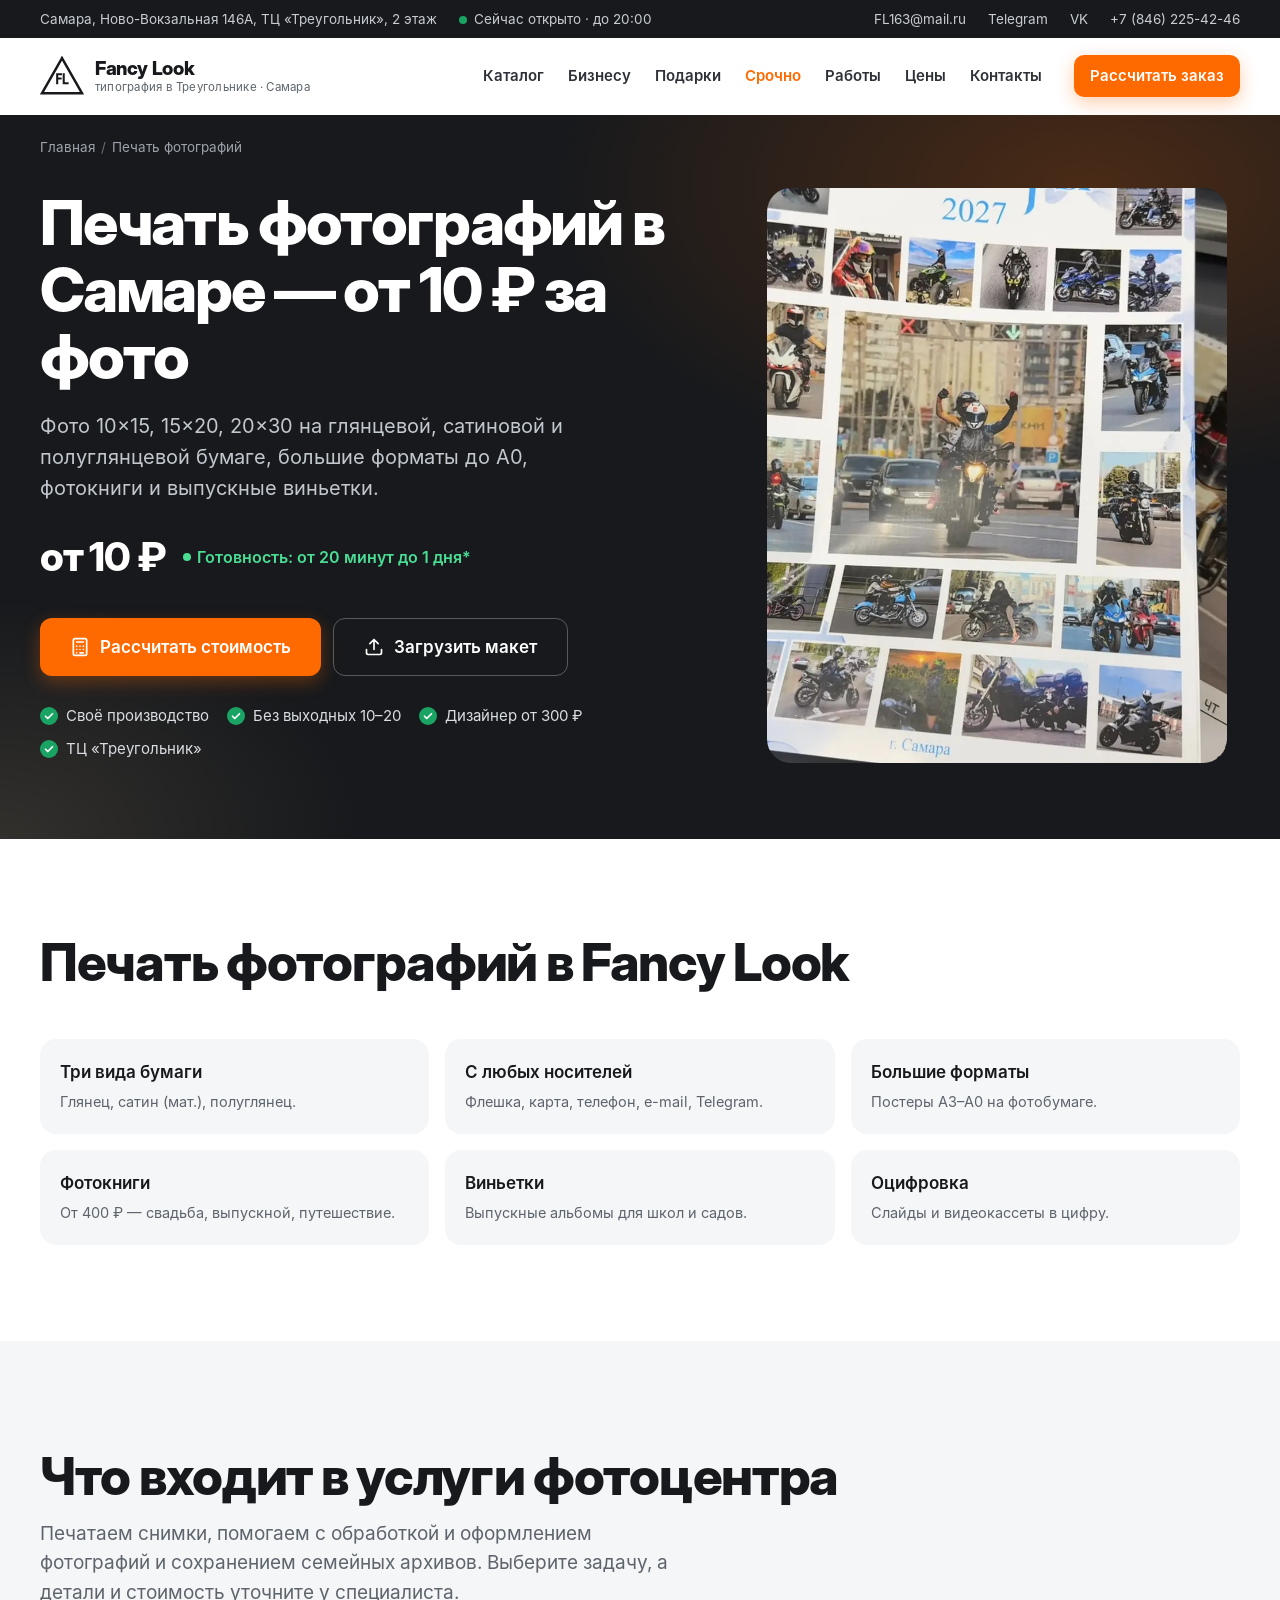
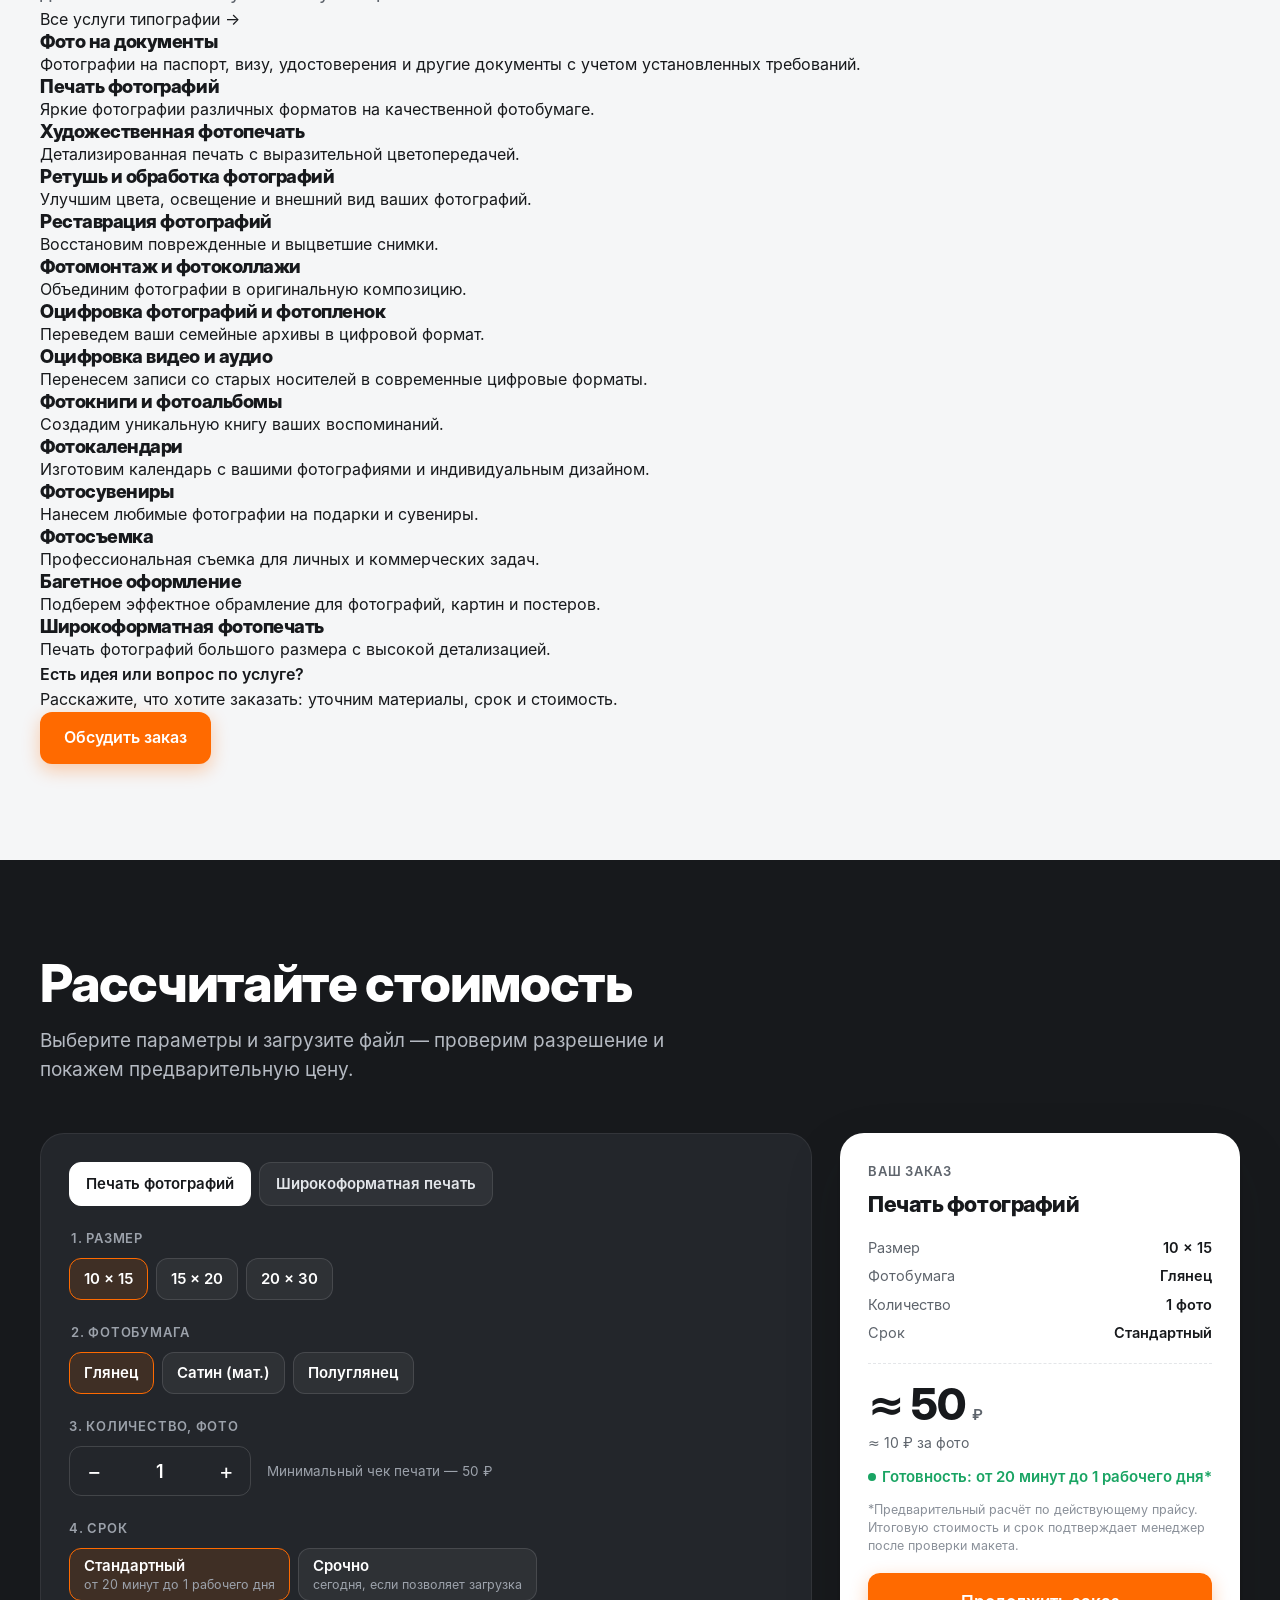
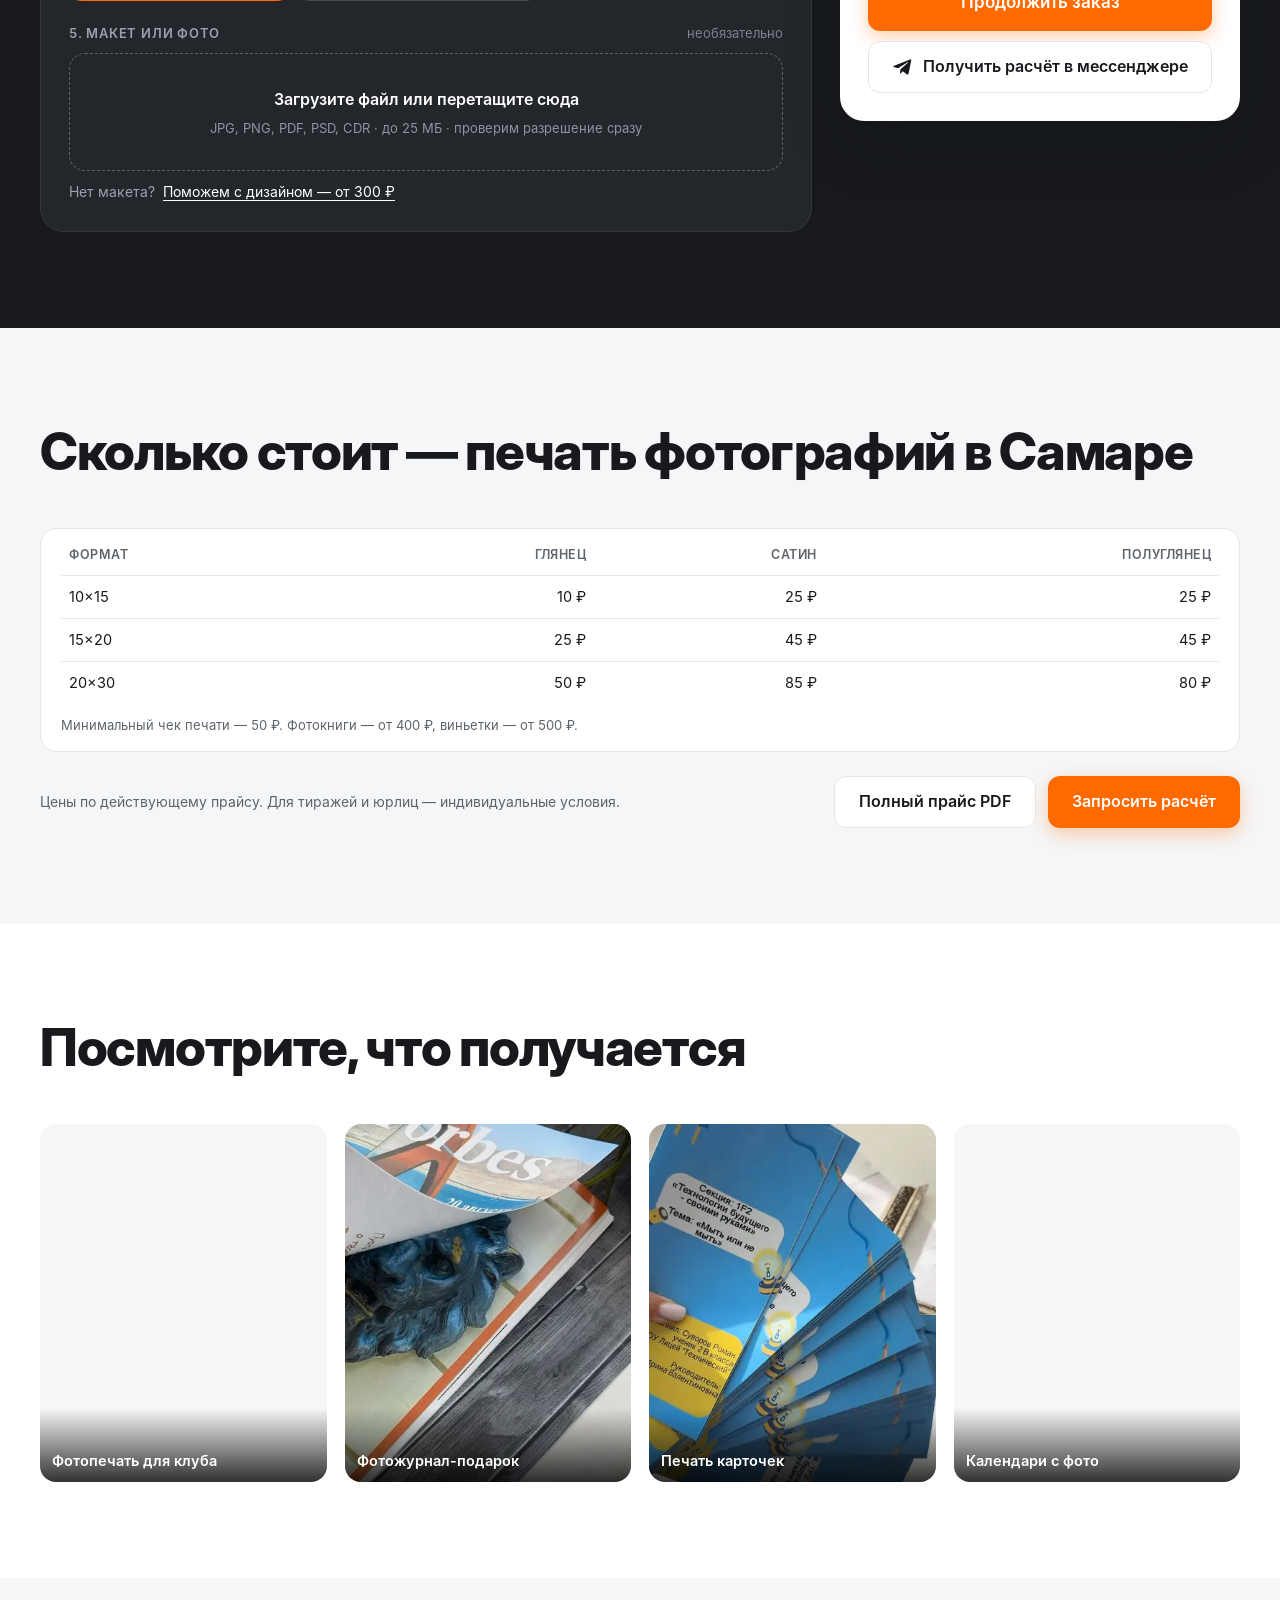
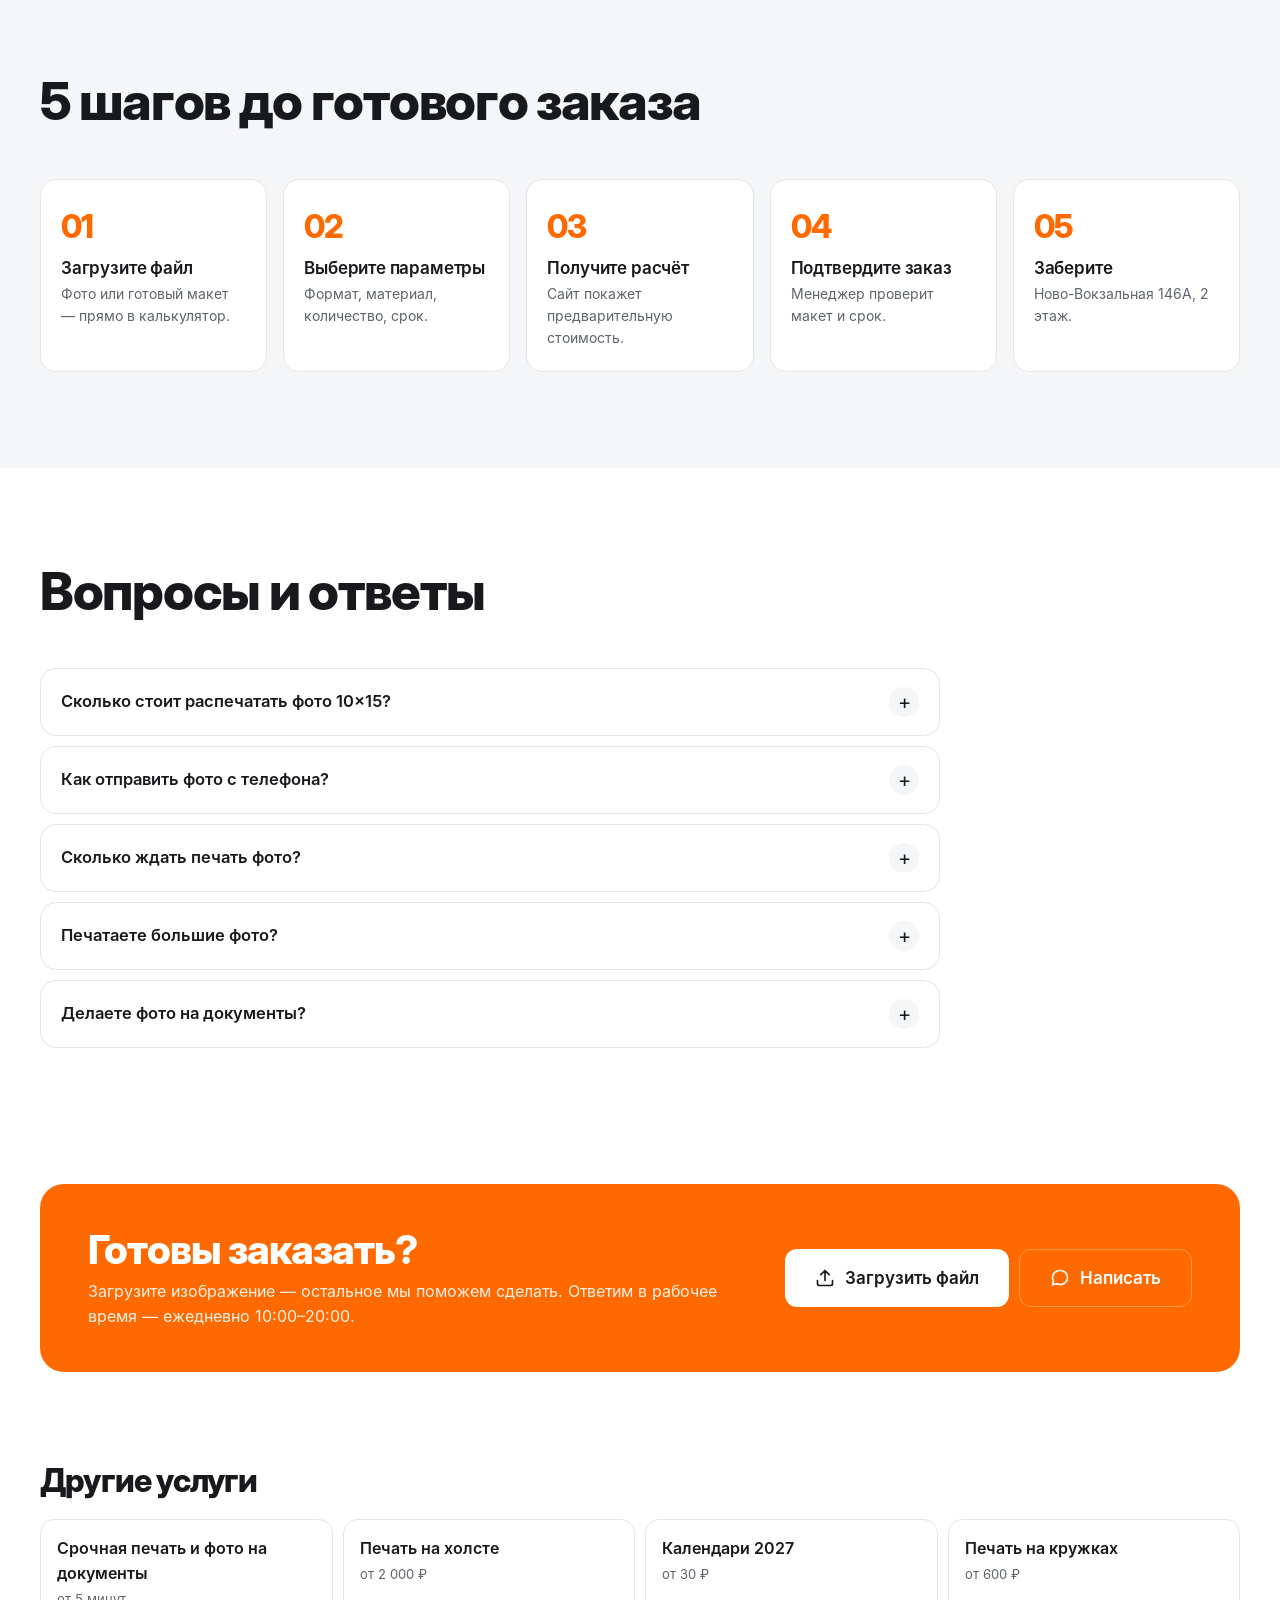
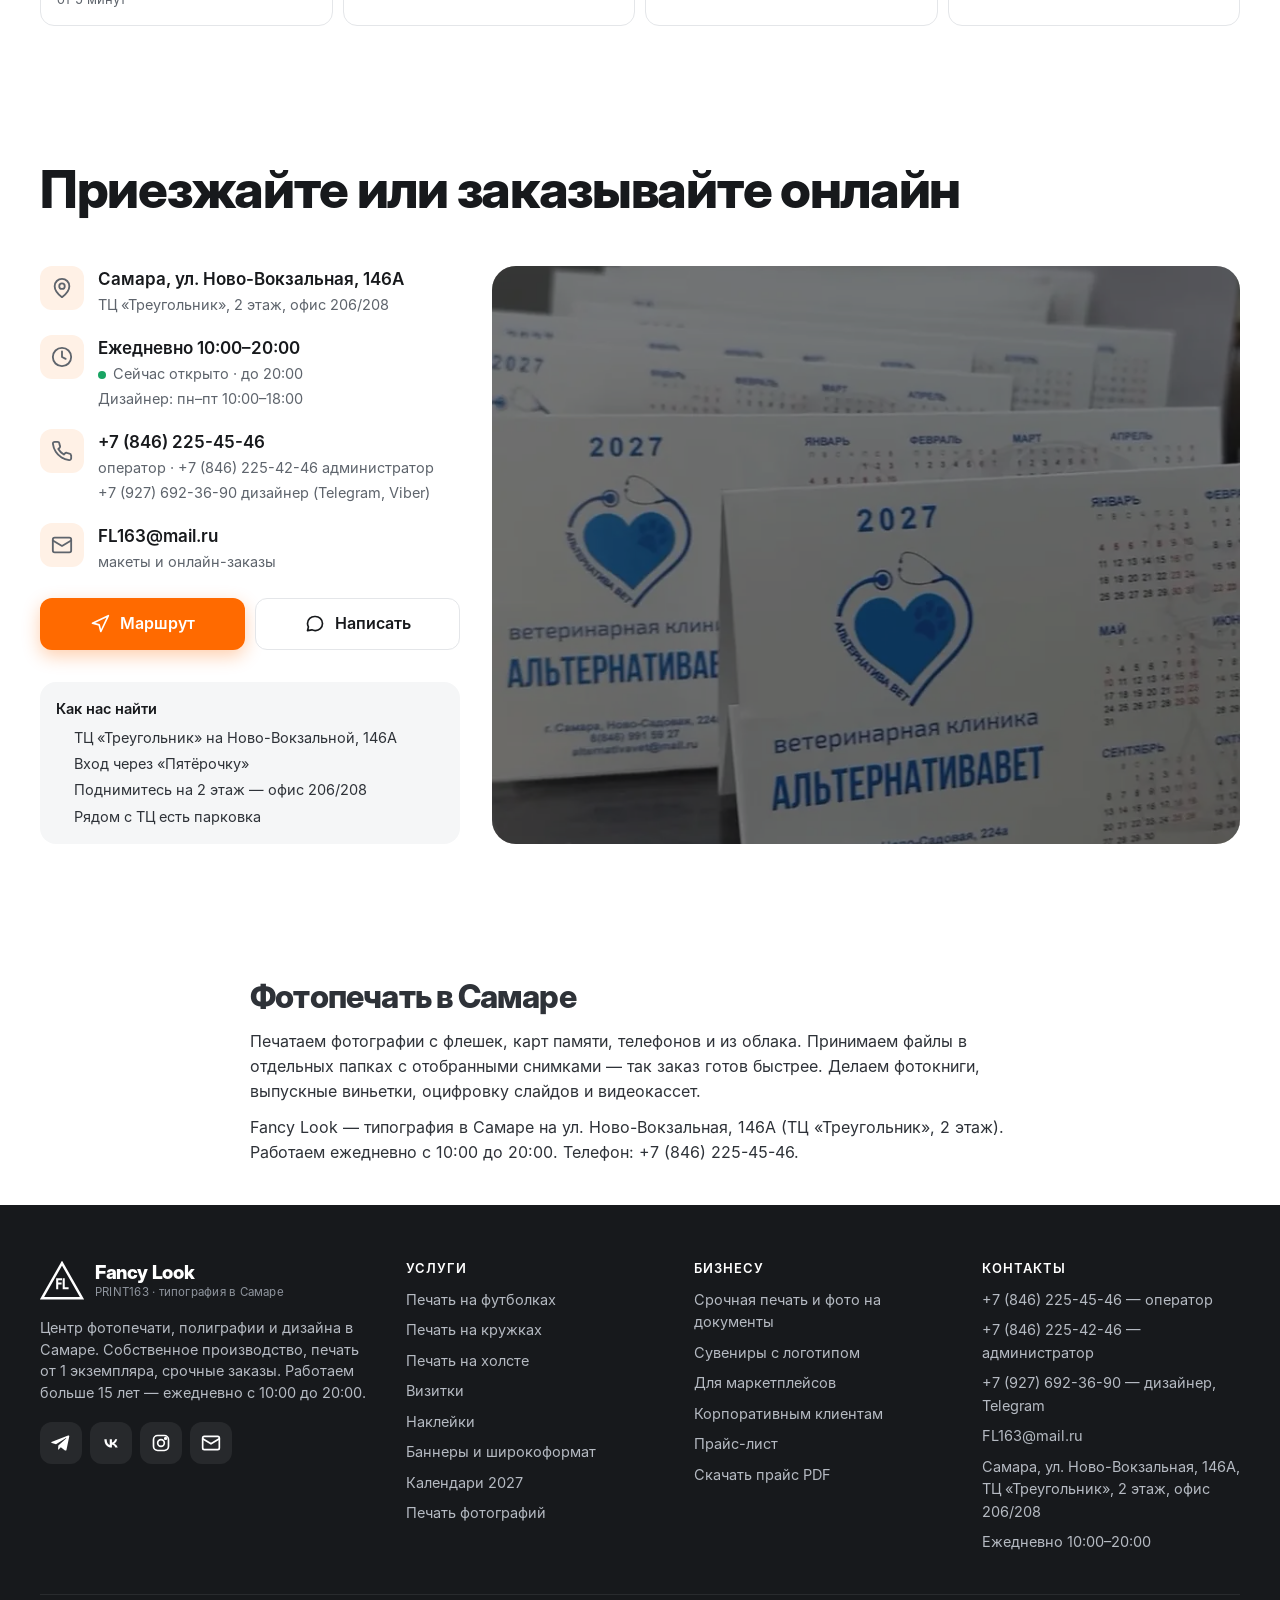
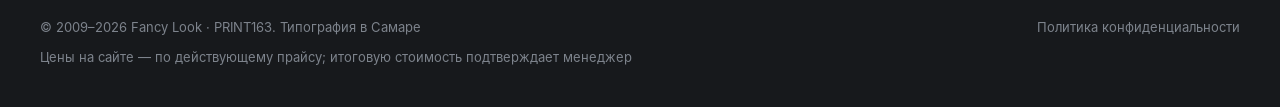
==== commit 34edf026: "Add files via upload" ====
--- a/fotopechat-samara/index.html
+++ b/fotopechat-samara/index.html
@@ -33,7 +33,7 @@
 <link rel="stylesheet" href="../assets/css/style.css?v=20261109">
 <link rel="alternate" type="text/plain" title="LLM summary" href="../llms.txt">
 <script type="application/ld+json">{"@context":"https://schema.org","@type":"Service","name":"Печать фотографий в Самаре — от 10 ₽ за фото","serviceType":"Печать фотографий","description":"Печать фото в Самаре: 10×15 — от 10 ₽, 15×20 — от 25 ₽, 20×30 — от 50 ₽. Глянец, сатин, полуглянец. Большие форматы A3–A0, фотокниги, фото на документы за 5 минут.","provider":{"@context":"https://schema.org","@type":"LocalBusiness","@id":"https://print163.ru/#org","additionalType":"https://www.wikidata.org/wiki/Q1251750","name":"Fancy Look — типография и центр фотопечати (PRINT163)","alternateName":["Fancy Look","PRINT163","Типография в Треугольнике","Фэнси Лук"],"description":"Типография и центр фотопечати в Самаре: печать на футболках и кружках, визитки, наклейки, баннеры, холсты, календари, фото на документы, сувениры с логотипом. Собственное производство, от 1 экземпляра, срочные заказы.","url":"https://print163.ru/","logo":"https://print163.ru/assets/img/icon-512.png","image":["https://print163.ru/assets/img/og-image.jpg","https://print163.ru/assets/img/pechat-nakleek-samara-800.jpg","https://print163.ru/assets/img/brendirovanie-futbolok-samara-800.jpg"],"telephone":"+7 (846) 225-45-46","email":"FL163@mail.ru","priceRange":"₽–₽₽","currenciesAccepted":"RUB","paymentAccepted":"Наличные, банковская карта, СБП, безналичный расчёт","address":{"@type":"PostalAddress","streetAddress":"ул. Ново-Вокзальная, 146А, ТЦ «Треугольник», 2 этаж, офис 206/208","addressLocality":"Самара","addressRegion":"Самарская область","addressCountry":"RU"},"hasMap":"https://yandex.ru/maps/?text=Самара%2C%20Ново-Вокзальная%20146А","areaServed":[{"@type":"City","name":"Самара"},{"@type":"AdministrativeArea","name":"Самарская область"}],"openingHoursSpecification":[{"@type":"OpeningHoursSpecification","dayOfWeek":["Monday","Tuesday","Wednesday","Thursday","Friday","Saturday","Sunday"],"opens":"10:00","closes":"20:00"}],"contactPoint":[{"@type":"ContactPoint","telephone":"+7 (846) 225-45-46","contactType":"customer service","areaServed":"RU","availableLanguage":"ru"},{"@type":"ContactPoint","telephone":"+7 (846) 225-42-46","contactType":"sales","areaServed":"RU","availableLanguage":"ru"},{"@type":"ContactPoint","telephone":"+7 (927) 692-36-90","contactType":"technical support","description":"Дизайнер, Telegram/Viber","availableLanguage":"ru"}],"sameAs":["https://vk.com/print163ru","https://t.me/print163","https://www.instagram.com/fl163_print/"],"knowsAbout":["оперативная полиграфия","цифровая печать","печать на футболках","сублимационная печать на кружках","широкоформатная печать","УФ-печать","лазерная гравировка","печать на холсте","фото на документы"]},"areaServed":{"@type":"City","name":"Самара"},"url":"https://print163.ru/fotopechat-samara/","image":"https://print163.ru/assets/img/kalendar-bayker-2027-800.jpg","offers":{"@type":"AggregateOffer","priceCurrency":"RUB","lowPrice":"10","availability":"https://schema.org/InStock","url":"https://print163.ru/fotopechat-samara/"}}</script><script type="application/ld+json">{"@context":"https://schema.org","@type":"BreadcrumbList","itemListElement":[{"@type":"ListItem","position":1,"name":"Главная","item":"https://print163.ru/"},{"@type":"ListItem","position":2,"name":"Печать фотографий","item":"https://print163.ru/fotopechat-samara/"}]}</script><script type="application/ld+json">{"@context":"https://schema.org","@type":"FAQPage","mainEntity":[{"@type":"Question","name":"Сколько стоит распечатать фото 10×15?","acceptedAnswer":{"@type":"Answer","text":"На глянцевой бумаге — 10 ₽, на сатиновой и полуглянцевой — 25 ₽. Минимальный чек — 50 ₽."}},{"@type":"Question","name":"Как отправить фото с телефона?","acceptedAnswer":{"@type":"Answer","text":"Отправьте файлы в Telegram или на почту FL163@mail.ru — с мобильных устройств заказ принимается онлайн."}},{"@type":"Question","name":"Сколько ждать печать фото?","acceptedAnswer":{"@type":"Answer","text":"Небольшие заказы — от 20 минут, часто при вас."}},{"@type":"Question","name":"Печатаете большие фото?","acceptedAnswer":{"@type":"Answer","text":"Да, до формата A0 на фотобумаге и холсте."}},{"@type":"Question","name":"Делаете фото на документы?","acceptedAnswer":{"@type":"Answer","text":"Да, за 5 минут — 300 ₽ за комплект на любой документ."}}]}</script>
-</head>
+<link rel="stylesheet" href="../assets/css/catalog-expand.css"><script type="application/ld+json">{"@context":"https://schema.org","@type":"OfferCatalog","name":"Что входит в услуги фотоцентра","itemListElement":[{"@type":"Offer","itemOffered":{"@type":"Service","name":"Фото на документы","description":"Фотографии на паспорт, визу, удостоверения и другие документы с учетом установленных требований."}},{"@type":"Offer","itemOffered":{"@type":"Service","name":"Печать фотографий","description":"Яркие фотографии различных форматов на качественной фотобумаге."}},{"@type":"Offer","itemOffered":{"@type":"Service","name":"Художественная фотопечать","description":"Детализированная печать с выразительной цветопередачей."}},{"@type":"Offer","itemOffered":{"@type":"Service","name":"Ретушь и обработка фотографий","description":"Улучшим цвета, освещение и внешний вид ваших фотографий."}},{"@type":"Offer","itemOffered":{"@type":"Service","name":"Реставрация фотографий","description":"Восстановим поврежденные и выцветшие снимки."}},{"@type":"Offer","itemOffered":{"@type":"Service","name":"Фотомонтаж и фотоколлажи","description":"Объединим фотографии в оригинальную композицию."}},{"@type":"Offer","itemOffered":{"@type":"Service","name":"Оцифровка фотографий и фотопленок","description":"Переведем ваши семейные архивы в цифровой формат."}},{"@type":"Offer","itemOffered":{"@type":"Service","name":"Оцифровка видео и аудио","description":"Перенесем записи со старых носителей в современные цифровые форматы."}},{"@type":"Offer","itemOffered":{"@type":"Service","name":"Фотокниги и фотоальбомы","description":"Создадим уникальную книгу ваших воспоминаний."}},{"@type":"Offer","itemOffered":{"@type":"Service","name":"Фотокалендари","description":"Изготовим календарь с вашими фотографиями и индивидуальным дизайном."}},{"@type":"Offer","itemOffered":{"@type":"Service","name":"Фотосувениры","description":"Нанесем любимые фотографии на подарки и сувениры."}},{"@type":"Offer","itemOffered":{"@type":"Service","name":"Фотосъемка","description":"Профессиональная съемка для личных и коммерческих задач."}},{"@type":"Offer","itemOffered":{"@type":"Service","name":"Багетное оформление","description":"Подберем эффектное обрамление для фотографий, картин и постеров."}},{"@type":"Offer","itemOffered":{"@type":"Service","name":"Широкоформатная фотопечать","description":"Печать фотографий большого размера с высокой детализацией."}}]}</script></head>
 <body data-root="../" data-product="photo">
 <a class="skip" href="#main">К содержимому</a>
 <div class="topbar"><div class="container">
@@ -88,6 +88,7 @@
   </div>
 </section>
 
+<section class="topic-services section section--gray" id="services-detail"><div class="container"><div class="topic-header"><div><h2 class="h-sec">Что входит в услуги фотоцентра</h2><p class="sub">Печатаем снимки, помогаем с обработкой и оформлением фотографий и сохранением семейных архивов. Выберите задачу, а детали и стоимость уточните у специалиста.</p></div><a class="topic-all" href="../uslugi/">Все услуги типографии <span aria-hidden="true">→</span></a></div><div class="topic-grid"><article class="topic-card"><h3><a href="../srochnaya-pechat-samara/">Фото на документы</a></h3><p>Фотографии на паспорт, визу, удостоверения и другие документы с учетом установленных требований.</p></article><article class="topic-card"><h3>Печать фотографий</h3><p>Яркие фотографии различных форматов на качественной фотобумаге.</p></article><article class="topic-card"><h3>Художественная фотопечать</h3><p>Детализированная печать с выразительной цветопередачей.</p></article><article class="topic-card"><h3>Ретушь и обработка фотографий</h3><p>Улучшим цвета, освещение и внешний вид ваших фотографий.</p></article><article class="topic-card"><h3>Реставрация фотографий</h3><p>Восстановим поврежденные и выцветшие снимки.</p></article><article class="topic-card"><h3>Фотомонтаж и фотоколлажи</h3><p>Объединим фотографии в оригинальную композицию.</p></article><article class="topic-card"><h3>Оцифровка фотографий и фотопленок</h3><p>Переведем ваши семейные архивы в цифровой формат.</p></article><article class="topic-card"><h3>Оцифровка видео и аудио</h3><p>Перенесем записи со старых носителей в современные цифровые форматы.</p></article><article class="topic-card"><h3>Фотокниги и фотоальбомы</h3><p>Создадим уникальную книгу ваших воспоминаний.</p></article><article class="topic-card"><h3>Фотокалендари</h3><p>Изготовим календарь с вашими фотографиями и индивидуальным дизайном.</p></article><article class="topic-card"><h3>Фотосувениры</h3><p>Нанесем любимые фотографии на подарки и сувениры.</p></article><article class="topic-card"><h3>Фотосъемка</h3><p>Профессиональная съемка для личных и коммерческих задач.</p></article><article class="topic-card"><h3>Багетное оформление</h3><p>Подберем эффектное обрамление для фотографий, картин и постеров.</p></article><article class="topic-card"><h3>Широкоформатная фотопечать</h3><p>Печать фотографий большого размера с высокой детализацией.</p></article></div><div class="topic-cta"><div><strong>Есть идея или вопрос по услуге?</strong><p>Расскажите, что хотите заказать: уточним материалы, срок и стоимость.</p></div><a class="btn btn--primary" href="https://t.me/print163" target="_blank" rel="noopener">Обсудить заказ</a></div></div></section>
 <section class="section section--dark" id="calc">
   <div class="container">
     <div class="sec-head rv"><h2 class="h-sec">Рассчитайте стоимость</h2><p class="sub">Выберите параметры и загрузите файл — проверим разрешение и покажем предварительную цену.</p></div>
--- a/assets/css/style.css
+++ b/assets/css/style.css
@@ -0,0 +1,628 @@
+/* =========================================================
+   Fancy Look · PRINT163 — типография в Самаре
+   © 2026 Полунин Лев. Все права защищены.
+   ========================================================= */
+
+@font-face{font-family:"Inter";src:url("../fonts/inter-400.woff") format("woff");font-weight:400;font-style:normal;font-display:swap}
+@font-face{font-family:"Inter";src:url("../fonts/inter-600.woff") format("woff");font-weight:500 700;font-style:normal;font-display:swap}
+@font-face{font-family:"InterDisplay";src:url("../fonts/interdisplay-800.woff") format("woff");font-weight:700 900;font-style:normal;font-display:swap}
+
+:root{
+  --ink:#17191C;
+  --ink-2:#23262B;
+  --ink-3:#2E3238;
+  --muted:#5E646C;
+  --muted-2:#8A9099;
+  --line:#E4E6E9;
+  --bg:#FFFFFF;
+  --bg-2:#F5F6F7;
+  --orange:#FF6A00;
+  --orange-2:#E85F00;
+  --orange-soft:#FFF1E6;
+  --green:#19A463;
+  --green-soft:#E6F6EE;
+  --yellow:#F2B705;
+  --red:#E5484D;
+  --beige:#B09A7A;
+  --beige-soft:#F4EFE8;
+  --c:#00AEEF; --m:#EC008C; --y:#FFE600;
+  --r-sm:10px; --r:16px; --r-lg:24px;
+  --shadow:0 1px 2px rgba(23,25,28,.06),0 8px 24px rgba(23,25,28,.06);
+  --shadow-lg:0 2px 4px rgba(23,25,28,.06),0 24px 60px rgba(23,25,28,.14);
+  --container:1240px;
+  --pad:20px;
+  --header-h:68px;
+  --font:"Inter",system-ui,-apple-system,"Segoe UI",Roboto,Arial,sans-serif;
+  --font-d:"InterDisplay","Inter",system-ui,-apple-system,"Segoe UI",Roboto,Arial,sans-serif;
+  --safe-b:env(safe-area-inset-bottom,0px);
+}
+@media (min-width:768px){:root{--pad:32px;--header-h:76px}}
+@media (min-width:1200px){:root{--pad:40px}}
+
+*,*::before,*::after{box-sizing:border-box}
+html{-webkit-text-size-adjust:100%;text-size-adjust:100%;scroll-behavior:smooth;scroll-padding-top:calc(var(--header-h) + 12px)}
+@media (prefers-reduced-motion:reduce){html{scroll-behavior:auto}*{animation:none!important;transition:none!important}}
+body{margin:0;font-family:var(--font);font-size:16px;line-height:1.55;color:var(--ink);background:var(--bg);-webkit-font-smoothing:antialiased;-moz-osx-font-smoothing:grayscale;overflow-x:hidden}
+body.no-scroll{overflow:hidden}
+img,video,svg{display:block;max-width:100%}
+img{height:auto}
+a{color:inherit;text-decoration:none}
+button,input,select,textarea{font:inherit;color:inherit}
+button{cursor:pointer;background:none;border:0;padding:0}
+h1,h2,h3,h4{margin:0;font-family:var(--font-d);font-weight:800;line-height:1.08;letter-spacing:-.025em}
+p{margin:0}
+ul,ol{margin:0;padding:0;list-style:none}
+figure{margin:0}
+:focus-visible{outline:3px solid var(--orange);outline-offset:3px;border-radius:6px}
+.sr-only{position:absolute!important;width:1px;height:1px;padding:0;margin:-1px;overflow:hidden;clip:rect(0,0,0,0);white-space:nowrap;border:0}
+.skip{position:absolute;left:12px;top:-60px;z-index:200;background:var(--orange);color:#fff;padding:10px 16px;border-radius:10px;font-weight:600}
+.skip:focus{top:12px}
+
+.container{width:100%;max-width:calc(var(--container) + var(--pad)*2);margin:0 auto;padding:0 var(--pad)}
+.section{padding:64px 0}
+@media (min-width:1024px){.section{padding:96px 0}}
+.section--gray{background:var(--bg-2)}
+.section--dark{background:var(--ink);color:#fff}
+.section--tight{padding:40px 0}
+
+.h-sec{font-size:clamp(30px,5.2vw,52px);margin-top:12px}
+.sub{color:var(--muted);font-size:clamp(16px,1.6vw,19px);margin-top:14px;max-width:640px}
+.section--dark .sub{color:#B5BAC2}
+.sec-head{margin-bottom:36px}
+.sec-head--row{display:flex;flex-wrap:wrap;align-items:flex-end;justify-content:space-between;gap:20px}
+@media (min-width:1024px){.sec-head{margin-bottom:48px}}
+
+/* ---------- Buttons ---------- */
+.btn{--bh:52px;display:inline-flex;align-items:center;justify-content:center;gap:10px;min-height:var(--bh);padding:0 24px;border-radius:12px;font-weight:600;font-size:16px;line-height:1.1;text-align:center;transition:background .2s,color .2s,transform .15s,box-shadow .2s,border-color .2s;white-space:nowrap;-webkit-tap-highlight-color:transparent;touch-action:manipulation}
+.btn:active{transform:translateY(1px) scale(.99)}
+.btn svg{width:20px;height:20px;flex:none}
+.btn--primary{background:var(--orange);color:#fff;box-shadow:0 6px 18px rgba(255,106,0,.32)}
+.btn--primary:hover{background:var(--orange-2)}
+.btn--dark{background:var(--ink);color:#fff}
+.btn--dark:hover{background:var(--ink-3)}
+.btn--ghost{border:1.5px solid var(--line);background:#fff;color:var(--ink)}
+.btn--ghost:hover{border-color:var(--ink)}
+.btn--ghost-light{border:1.5px solid rgba(255,255,255,.28);color:#fff}
+.btn--ghost-light:hover{border-color:#fff;background:rgba(255,255,255,.06)}
+.btn--white{background:#fff;color:var(--ink)}
+.btn--white:hover{background:var(--bg-2)}
+.btn--sm{--bh:42px;padding:0 16px;font-size:15px;border-radius:10px}
+.btn--lg{--bh:58px;padding:0 30px;font-size:17px}
+.btn--block{width:100%}
+.btn[disabled]{opacity:.55;pointer-events:none}
+.link-arrow{display:inline-flex;align-items:center;gap:6px;font-weight:600;color:var(--orange)}
+.link-arrow::after{content:"→";transition:transform .2s}
+.link-arrow:hover::after{transform:translateX(4px)}
+
+/* ---------- Topbar & Header ---------- */
+.topbar{display:none;background:var(--ink);color:#C9CDD3;font-size:13.5px}
+@media (min-width:1024px){.topbar{display:block}}
+.topbar .container{display:flex;align-items:center;justify-content:space-between;height:38px;gap:24px}
+.topbar__l,.topbar__r{display:flex;align-items:center;gap:22px}
+.topbar a:hover{color:#fff}
+.dot-live{display:inline-block;width:8px;height:8px;border-radius:50%;background:var(--green);margin-right:7px;box-shadow:0 0 0 0 rgba(25,164,99,.6);animation:pulse 2s infinite}
+.dot-live.is-closed{background:var(--muted-2);animation:none}
+@keyframes pulse{70%{box-shadow:0 0 0 8px rgba(25,164,99,0)}100%{box-shadow:0 0 0 0 rgba(25,164,99,0)}}
+
+.header{position:sticky;top:0;z-index:100;background:rgba(255,255,255,.92);-webkit-backdrop-filter:saturate(180%) blur(14px);backdrop-filter:saturate(180%) blur(14px);border-bottom:1px solid transparent;transition:border-color .2s,box-shadow .2s}
+.header.is-scrolled{border-color:var(--line);box-shadow:0 4px 18px rgba(23,25,28,.05)}
+.header .container{display:flex;align-items:center;gap:20px;height:var(--header-h)}
+.logo{display:flex;align-items:center;gap:11px;flex:none}
+.logo__mark{width:44px;height:40px;color:var(--ink)}
+.logo__mark svg{width:100%;height:100%}
+.logo__txt{display:flex;flex-direction:column;line-height:1.05}
+.logo__name{font-family:var(--font-d);font-weight:800;font-size:19px;letter-spacing:-.02em}
+.logo__desc{font-size:11.5px;color:var(--muted);letter-spacing:.02em;margin-top:3px}
+.nav{display:none;margin-left:auto}
+.nav ul{display:flex;gap:4px}
+.nav a{display:block;padding:10px 12px;border-radius:10px;font-weight:500;font-size:15px;color:var(--ink-3);transition:background .2s,color .2s}
+.nav a:hover{background:var(--bg-2);color:var(--ink)}
+.nav a.is-hot{color:var(--orange)}
+.header__phone{display:none;font-weight:600;font-size:16px;white-space:nowrap}
+.header__phone small{display:block;font-weight:400;font-size:12px;color:var(--muted)}
+.header__cta{display:none}
+.burger{margin-left:auto;width:46px;height:46px;border-radius:12px;display:grid;place-items:center;background:var(--bg-2)}
+.burger span,.burger span::before,.burger span::after{display:block;width:20px;height:2px;background:var(--ink);border-radius:2px;position:relative;transition:transform .25s,background .2s}
+.burger span::before,.burger span::after{content:"";position:absolute;left:0}
+.burger span::before{top:-6px}.burger span::after{top:6px}
+.burger[aria-expanded="true"] span{background:transparent}
+.burger[aria-expanded="true"] span::before{transform:translateY(6px) rotate(45deg)}
+.burger[aria-expanded="true"] span::after{transform:translateY(-6px) rotate(-45deg)}
+.header__call{display:grid;place-items:center;width:46px;height:46px;border-radius:12px;background:var(--orange);color:#fff;margin-left:auto}
+.header__call svg{width:20px;height:20px}
+.header__call+.burger{margin-left:8px}
+@media (min-width:1100px){
+  .nav{display:block}
+  .header__phone{display:block}
+  .header__cta{display:inline-flex}
+  .burger,.header__call{display:none}
+}
+@media (min-width:1100px) and (max-width:1279px){.nav a{padding:10px 8px;font-size:14.5px}.logo__desc{display:none}}
+
+.mnav{position:fixed;inset:var(--header-h) 0 0;z-index:99;background:#fff;padding:20px var(--pad) calc(110px + var(--safe-b));overflow-y:auto;transform:translateY(-8px);opacity:0;visibility:hidden;transition:opacity .22s,transform .22s,visibility .22s}
+.mnav.is-open{opacity:1;transform:none;visibility:visible}
+.mnav a{display:flex;align-items:center;justify-content:space-between;padding:15px 4px;font-size:19px;font-weight:600;border-bottom:1px solid var(--line)}
+.mnav a::after{content:"→";color:var(--muted-2)}
+.mnav__group{font-size:12px;font-weight:600;letter-spacing:.08em;text-transform:uppercase;color:var(--muted-2);margin:22px 0 4px}
+.mnav__contacts{margin-top:24px;display:grid;gap:10px}
+.mnav__contacts .btn{width:100%}
+@media (min-width:1100px){.mnav{display:none}}
+
+/* ---------- Hero ---------- */
+.hero{position:relative;background:var(--ink);color:#fff;overflow:hidden;isolation:isolate}
+.hero::before{content:"";position:absolute;inset:0;z-index:-1;background:radial-gradient(900px 500px at 85% 10%,rgba(255,106,0,.22),transparent 60%),radial-gradient(600px 400px at 0% 100%,rgba(176,154,122,.18),transparent 60%)}
+.hero__grid{display:grid;gap:36px;padding-top:40px;padding-bottom:48px}
+@media (min-width:1024px){.hero__grid{grid-template-columns:1.08fr 1fr;align-items:center;gap:56px;padding-top:72px;padding-bottom:84px}}
+.hero h1{font-size:clamp(36px,7.4vw,72px);margin-top:20px;letter-spacing:-.035em}
+.hero h1 em{font-style:normal;color:var(--orange)}
+.hero__lead{font-size:clamp(17px,2vw,20px);color:#C3C8CF;margin-top:20px;max-width:560px}
+.hero__cta{display:flex;flex-wrap:wrap;gap:12px;margin-top:30px}
+@media (max-width:519px){.hero__cta .btn{flex:1 1 100%}}
+.hero__checks{display:grid;grid-template-columns:1fr 1fr;gap:10px 18px;margin-top:28px;font-size:15px;color:#DADDE2}
+@media (min-width:640px){.hero__checks{display:flex;flex-wrap:wrap}}
+.hero__checks li{display:flex;align-items:center;gap:8px}
+.hero__checks li::before{content:"";flex:none;width:18px;height:18px;border-radius:50%;background:var(--green) url("data:image/svg+xml,%3Csvg xmlns='http://www.w3.org/2000/svg' viewBox='0 0 24 24' fill='none' stroke='white' stroke-width='3.4' stroke-linecap='round' stroke-linejoin='round'%3E%3Cpath d='M5 12.5l4.5 4.5L19 7.5'/%3E%3C/svg%3E") center/12px no-repeat}
+.chips{display:flex;flex-wrap:wrap;gap:8px;margin-top:28px}
+.chip{display:inline-flex;align-items:center;gap:7px;height:40px;padding:0 15px;border-radius:999px;background:rgba(255,255,255,.07);border:1px solid rgba(255,255,255,.13);font-size:14.5px;font-weight:500;color:#fff;transition:background .2s,border-color .2s}
+.chip:hover{background:rgba(255,255,255,.14);border-color:rgba(255,255,255,.3)}
+.hero__note{font-size:14px;color:#9EA4AD;margin-top:18px}
+.hero__note button{color:#fff;text-decoration:underline;text-underline-offset:3px}
+
+.hero__media{position:relative;display:grid;grid-template-columns:1fr 1fr 1fr;gap:12px;align-items:start}
+.hero__media figure{margin:0;position:relative;border-radius:var(--r);overflow:hidden;background:var(--ink-2);aspect-ratio:4/5.6}
+.hero__media figure:nth-child(1){margin-top:44px}
+.hero__media figure:nth-child(3){margin-top:22px}
+.hero__media img,.hero__media video{width:100%;height:100%;object-fit:cover}
+.hero__media figcaption{position:absolute;left:8px;right:8px;bottom:8px;padding:7px 10px;border-radius:10px;background:rgba(23,25,28,.72);-webkit-backdrop-filter:blur(8px);backdrop-filter:blur(8px);font-size:12.5px;line-height:1.3;font-weight:500}
+.hero__media figcaption b{display:block;color:var(--orange);font-weight:600}
+.hero__badge{position:absolute;right:-6px;top:-14px;z-index:2;width:104px;height:104px;border-radius:50%;background:var(--orange);color:#fff;display:grid;place-items:center;text-align:center;font-family:var(--font-d);font-weight:800;line-height:1;transform:rotate(-10deg);box-shadow:0 10px 30px rgba(255,106,0,.4)}
+.hero__badge span{font-size:30px;display:block}
+.hero__badge small{font-family:var(--font);font-size:11px;font-weight:600;display:block;margin-top:3px}
+@media (max-width:519px){.hero__badge{width:82px;height:82px;top:-10px;right:0}.hero__badge span{font-size:24px}.hero__media figcaption{font-size:11px;padding:5px 7px}}
+.crop{position:absolute;width:14px;height:14px;border-color:rgba(255,255,255,.7);z-index:1;pointer-events:none}
+.crop--tl{left:8px;top:8px;border-left:1.5px solid;border-top:1.5px solid}
+.crop--br{right:8px;bottom:56px;border-right:1.5px solid;border-bottom:1.5px solid}
+
+.cmyk{display:flex;gap:6px;margin-top:22px}
+.cmyk i{width:12px;height:12px;border-radius:50%}
+.cmyk i:nth-child(1){background:var(--c)}.cmyk i:nth-child(2){background:var(--m)}.cmyk i:nth-child(3){background:var(--y)}.cmyk i:nth-child(4){background:#fff}
+
+/* ---------- Stats ---------- */
+.stats{background:var(--ink-2);color:#fff;border-top:1px solid rgba(255,255,255,.06)}
+.stats ul{display:grid;grid-template-columns:repeat(2,1fr)}
+@media (min-width:900px){.stats ul{grid-template-columns:repeat(4,1fr)}}
+.stats li{padding:22px 4px 22px 0;border-bottom:1px solid rgba(255,255,255,.08)}
+@media (min-width:900px){.stats li{border-bottom:0;padding:28px 20px;border-left:1px solid rgba(255,255,255,.08)}.stats li:first-child{border-left:0;padding-left:0}}
+.stats b{display:block;font-family:var(--font-d);font-size:clamp(26px,3.4vw,38px);font-weight:800;letter-spacing:-.03em;color:#fff}
+.stats span{font-size:14px;color:#AEB4BC}
+
+/* ---------- Task cards ---------- */
+.tasks{display:grid;grid-template-columns:repeat(2,1fr);gap:12px}
+@media (min-width:900px){.tasks{grid-template-columns:repeat(3,1fr);gap:20px}}
+.task{position:relative;display:flex;flex-direction:column;min-height:200px;padding:18px;border-radius:var(--r);background:#fff;overflow:hidden;box-shadow:var(--shadow);transition:transform .25s,box-shadow .25s;isolation:isolate}
+@media (min-width:900px){.task{min-height:300px;padding:28px}}
+.task:hover{transform:translateY(-4px);box-shadow:var(--shadow-lg)}
+.task h3{font-size:clamp(19px,2.2vw,26px);margin-top:12px}
+.task p{font-size:14px;color:var(--muted);margin-top:6px}
+.task .link-arrow{margin-top:auto;padding-top:16px;font-size:15px}
+.task__img{position:absolute;right:-18px;bottom:-18px;width:44%;aspect-ratio:4/5;border-radius:14px;overflow:hidden;z-index:-1;transform:rotate(6deg);opacity:.95;display:none}
+.task__img img{width:100%;height:100%;object-fit:cover}
+@media (min-width:900px){.task__img{display:block}.task p,.task h3{max-width:60%}}
+.task--hot{background:var(--orange);color:#fff}
+.task--hot p{color:rgba(255,255,255,.88)}
+.task--hot .link-arrow{color:#fff}
+
+/* ---------- Product cards ---------- */
+.products{display:grid;grid-template-columns:repeat(2,1fr);gap:12px}
+@media (min-width:768px){.products{grid-template-columns:repeat(3,1fr);gap:18px}}
+@media (min-width:1100px){.products{grid-template-columns:repeat(4,1fr);gap:20px}}
+.pcard{display:flex;flex-direction:column;border-radius:var(--r);background:#fff;border:1px solid var(--line);overflow:hidden;transition:box-shadow .25s,transform .25s}
+.pcard:hover{box-shadow:var(--shadow-lg);transform:translateY(-3px)}
+.pcard__img{position:relative;aspect-ratio:4/4.2;background:var(--bg-2);overflow:hidden}
+.pcard__img img{width:100%;height:100%;object-fit:cover;transition:transform .5s}
+.pcard:hover .pcard__img img{transform:scale(1.04)}
+.pcard__tag{position:absolute;left:10px;top:10px;padding:5px 9px;border-radius:8px;background:#fff;font-size:12px;font-weight:600}
+.pcard__body{display:flex;flex-direction:column;flex:1;padding:14px}
+@media (min-width:768px){.pcard__body{padding:18px}}
+.pcard h3{font-family:var(--font);font-weight:600;font-size:16px;letter-spacing:-.01em;line-height:1.25}
+@media (min-width:768px){.pcard h3{font-size:18px}}
+.pcard__price{margin-top:8px;font-family:var(--font-d);font-weight:800;font-size:22px;letter-spacing:-.02em;color:var(--ink)}
+.pcard__price small{font-family:var(--font);font-weight:500;font-size:13px;color:var(--muted)}
+.pcard__meta{display:flex;flex-wrap:wrap;gap:6px 10px;margin-top:8px;font-size:13px;color:var(--muted)}
+.ready{display:inline-flex;align-items:center;gap:6px;font-weight:500;color:var(--green)}
+.ready::before{content:"";width:8px;height:8px;border-radius:50%;background:currentColor}
+.pcard .btn{margin-top:14px}
+
+/* ---------- Calculator ---------- */
+.calc__tab span {
+  display: none;
+}
+.calc{display:grid;gap:20px;margin-top:8px}
+@media (min-width:1024px){.calc{grid-template-columns:1fr 400px;gap:28px;align-items:start}}
+.calc__main{background:var(--ink-2);border:1px solid rgba(255,255,255,.07);border-radius:var(--r-lg);padding:18px}
+@media (min-width:768px){.calc__main{padding:28px}}
+.calc__tabs{display:flex;gap:8px;overflow-x:auto;scrollbar-width:none;margin:0 -18px 6px;padding:0 18px 4px;scroll-snap-type:x proximity}
+.calc__tabs::-webkit-scrollbar{display:none}
+@media (min-width:768px){.calc__tabs{flex-wrap:wrap;margin:0 0 6px;padding:0}}
+.calc__tab{flex:none;display:inline-flex;align-items:center;gap:8px;height:44px;padding:0 16px;border-radius:12px;background:rgba(255,255,255,.06);border:1px solid rgba(255,255,255,.1);color:#E3E6EA;font-weight:500;font-size:15px;scroll-snap-align:start;transition:background .2s,border-color .2s,color .2s}
+.calc__tab:hover{border-color:rgba(255,255,255,.3)}
+.calc__tab[aria-selected="true"]{background:#fff;color:var(--ink);border-color:#fff}
+.calc__step{margin-top:22px}
+.calc__label{display:flex;align-items:baseline;justify-content:space-between;gap:10px;font-size:13px;font-weight:600;letter-spacing:.06em;text-transform:uppercase;color:#9CA2AB;margin-bottom:10px}
+.calc__label em{font-style:normal;text-transform:none;letter-spacing:0;font-weight:400;color:#7D838C}
+.opts{display:flex;flex-wrap:wrap;gap:8px}
+.opt{position:relative}
+.opt input{position:absolute;opacity:0;pointer-events:none}
+.opt span{display:flex;flex-direction:column;justify-content:center;min-height:46px;padding:8px 14px;border-radius:12px;background:rgba(255,255,255,.05);border:1.5px solid rgba(255,255,255,.12);color:#fff;font-size:15px;font-weight:500;line-height:1.2;cursor:pointer;transition:border-color .2s,background .2s}
+.opt span small{font-size:12.5px;color:#9CA2AB;font-weight:400;margin-top:2px}
+.opt input:checked+span{border-color:var(--orange);background:rgba(255,106,0,.13)}
+.opt input:focus-visible+span{outline:3px solid var(--orange);outline-offset:2px}
+.opt--color span{flex-direction:row;align-items:center;gap:8px}
+.opt--color span::before{content:"";width:18px;height:18px;border-radius:50%;background:var(--sw,#fff);border:1px solid rgba(255,255,255,.35)}
+.qty{display:inline-flex;align-items:center;border-radius:12px;border:1.5px solid rgba(255,255,255,.14);overflow:hidden}
+.qty button{width:48px;height:48px;font-size:22px;color:#fff;transition:background .2s}
+.qty button:hover{background:rgba(255,255,255,.08)}
+.qty input{width:84px;height:48px;border:0;background:transparent;text-align:center;font-weight:600;font-size:18px;color:#fff;-moz-appearance:textfield;appearance:textfield}
+.qty input::-webkit-outer-spin-button,.qty input::-webkit-inner-spin-button{-webkit-appearance:none;margin:0}
+.qty-row{display:flex;flex-wrap:wrap;align-items:center;gap:10px 16px}
+.qty-hint{font-size:13.5px;color:#9CA2AB}
+.dims{display:flex;gap:10px;flex-wrap:wrap}
+.dims label{display:flex;flex-direction:column;gap:6px;font-size:13px;color:#9CA2AB}
+.dims input{width:130px;height:48px;padding:0 14px;border-radius:12px;border:1.5px solid rgba(255,255,255,.14);background:rgba(255,255,255,.04);color:#fff;font-size:17px;font-weight:600}
+.dims input:focus{border-color:var(--orange);outline:0}
+.check{display:flex;align-items:center;gap:10px;cursor:pointer;font-size:15px;color:#E3E6EA}
+.check input{width:20px;height:20px;accent-color:var(--orange)}
+.calc__extra{display:flex;flex-direction:column;gap:10px}
+
+.drop{position:relative;display:flex;flex-direction:column;align-items:center;justify-content:center;gap:6px;min-height:118px;padding:18px;border:1.5px dashed rgba(255,255,255,.28);border-radius:var(--r);text-align:center;color:#C9CDD3;cursor:pointer;transition:border-color .2s,background .2s}
+.drop:hover,.drop.is-over{border-color:var(--orange);background:rgba(255,106,0,.07)}
+.drop input{position:absolute;inset:0;opacity:0;cursor:pointer}
+.drop b{color:#fff;font-weight:600}
+.drop small{font-size:13px;color:#8F959E}
+.drop--light{border-color:var(--line);color:var(--muted);background:var(--bg-2)}
+.drop--light b{color:var(--ink)}
+.fcheck{display:none;margin-top:12px;padding:14px;border-radius:14px;background:rgba(255,255,255,.04);border:1px solid rgba(255,255,255,.1)}
+.fcheck.is-on{display:block}
+.fcheck__file{display:flex;align-items:center;gap:12px;margin-bottom:10px}
+.fcheck__thumb{width:52px;height:52px;border-radius:10px;background:rgba(255,255,255,.08) center/cover;flex:none;display:grid;place-items:center;font-size:11px;font-weight:700;color:#C9CDD3}
+.fcheck__name{font-weight:600;font-size:14.5px;word-break:break-all}
+.fcheck__size{font-size:12.5px;color:#9CA2AB}
+.fcheck__rm{margin-left:auto;color:#9CA2AB;font-size:22px;width:36px;height:36px;border-radius:8px}
+.fcheck__rm:hover{color:#fff;background:rgba(255,255,255,.08)}
+.fcheck li{display:flex;gap:9px;font-size:14px;line-height:1.4;padding:4px 0;color:#DADDE2}
+.fcheck li::before{content:"";flex:none;width:10px;height:10px;border-radius:50%;margin-top:5px;background:var(--st,var(--green))}
+.fcheck li.is-warn{--st:var(--yellow)}
+.fcheck li.is-bad{--st:var(--red)}
+.fcheck li.is-info{--st:#6E7680}
+.calc__help{display:flex;flex-wrap:wrap;gap:8px;margin-top:10px;font-size:14px;color:#9CA2AB}
+.calc__help button{color:#fff;text-decoration:underline;text-underline-offset:3px}
+
+.calc__aside{position:relative}
+@media (min-width:1024px){.calc__aside{position:sticky;top:calc(var(--header-h) + 20px)}}
+.summary{background:#fff;color:var(--ink);border-radius:var(--r-lg);padding:22px;box-shadow:var(--shadow-lg)}
+@media (min-width:768px){.summary{padding:28px}}
+.summary__title{font-size:13px;font-weight:600;letter-spacing:.06em;text-transform:uppercase;color:var(--muted)}
+.summary__name{font-family:var(--font-d);font-weight:800;font-size:22px;letter-spacing:-.02em;margin-top:6px}
+.summary dl{display:grid;grid-template-columns:auto 1fr;gap:6px 14px;margin:16px 0 0;font-size:14.5px}
+.summary dt{color:var(--muted)}
+.summary dd{margin:0;text-align:right;font-weight:500}
+.summary__total{margin-top:18px;padding-top:18px;border-top:1px dashed var(--line)}
+.summary__price{font-family:var(--font-d);font-weight:800;font-size:clamp(34px,4vw,44px);letter-spacing:-.03em;line-height:1}
+.summary__price small{font-family:var(--font);font-size:15px;font-weight:500;color:var(--muted);letter-spacing:0}
+.summary__unit{font-size:14px;color:var(--muted);margin-top:6px}
+.summary .ready{margin-top:12px;font-size:15px}
+.summary__note{font-size:12.5px;color:var(--muted-2);margin-top:12px;line-height:1.45}
+.summary__btns{display:grid;gap:10px;margin-top:18px}
+.preview{position:relative;margin-bottom:16px;border-radius:var(--r);background:var(--bg-2);aspect-ratio:1/1;overflow:hidden;display:none}
+.preview.is-on{display:block}
+.preview svg{width:100%;height:100%}
+.preview__img{position:absolute;object-fit:contain;pointer-events:none}
+.preview__cap{position:absolute;left:10px;bottom:10px;padding:5px 9px;border-radius:8px;background:rgba(255,255,255,.9);font-size:12px;font-weight:500}
+.preview__tabs{position:absolute;right:10px;top:10px;display:flex;gap:4px;background:#fff;border-radius:10px;padding:3px;box-shadow:var(--shadow)}
+.preview__tabs button{padding:5px 9px;border-radius:7px;font-size:12.5px;font-weight:600;color:var(--muted)}
+.preview__tabs button[aria-pressed="true"]{background:var(--ink);color:#fff}
+
+/* ---------- Urgent ---------- */
+.urgent{background:var(--orange);color:#fff;overflow:hidden;position:relative}
+.urgent::after{content:"";position:absolute;right:-120px;top:-60px;width:0;height:0;border-left:260px solid transparent;border-right:260px solid transparent;border-bottom:450px solid rgba(255,255,255,.08);transform:rotate(12deg);pointer-events:none}
+.urgent__grid{display:grid;gap:30px;position:relative;z-index:1}
+@media (min-width:1024px){.urgent__grid{grid-template-columns:1fr 1.1fr;gap:56px;align-items:center}}
+.urgent .sub{color:rgba(255,255,255,.9)}
+.urgent__big{display:flex;align-items:flex-end;gap:14px;margin-top:26px}
+.urgent__big b{font-family:var(--font-d);font-weight:800;font-size:clamp(64px,10vw,120px);line-height:.85;letter-spacing:-.05em}
+.urgent__big span{font-size:16px;font-weight:500;padding-bottom:6px;line-height:1.3}
+.utable{background:#fff;color:var(--ink);border-radius:var(--r-lg);padding:8px 20px;box-shadow:0 20px 50px rgba(120,40,0,.25)}
+.utable li{display:grid;grid-template-columns:1fr auto;gap:2px 14px;padding:14px 0;border-bottom:1px solid var(--line)}
+.utable li:last-child{border-bottom:0}
+.utable b{font-weight:600}
+.utable .t{grid-column:1;font-size:13.5px;color:var(--green);font-weight:500}
+.utable .p{grid-row:1/3;grid-column:2;align-self:center;font-family:var(--font-d);font-weight:800;font-size:19px;white-space:nowrap}
+
+/* ---------- Reels ---------- */
+.reels{display:grid;grid-auto-flow:column;grid-auto-columns:min(62%,240px);gap:12px;overflow-x:auto;scroll-snap-type:x mandatory;padding:4px var(--pad) 12px;margin:0 calc(var(--pad)*-1);scrollbar-width:thin}
+@media (min-width:1024px){.reels{grid-auto-flow:row;grid-template-columns:repeat(6,1fr);overflow:visible;padding:0;margin:0;gap:16px}}
+.reel{margin:0;position:relative;scroll-snap-align:start;border-radius:var(--r);overflow:hidden;aspect-ratio:9/16;background:var(--ink-2)}
+.reel video,.reel img{width:100%;height:100%;object-fit:cover}
+.reel figcaption{position:absolute;inset:auto 0 0 0;padding:40px 12px 12px;background:linear-gradient(transparent,rgba(0,0,0,.78));font-size:14px;font-weight:600;line-height:1.3}
+.reel figcaption small{display:block;font-weight:400;font-size:12.5px;color:#C9CDD3;margin-top:2px}
+.reel__play{position:absolute;right:10px;top:10px;width:34px;height:34px;border-radius:50%;background:rgba(23,25,28,.6);display:grid;place-items:center;color:#fff}
+.reel__play svg{width:14px;height:14px}
+
+/* ---------- Gifts ---------- */
+.gifts{display:grid;gap:14px}
+@media (min-width:900px){.gifts{grid-template-columns:repeat(3,1fr);gap:20px}}
+.gift{border-radius:var(--r);background:#fff;padding:22px;border:1px solid var(--line);display:flex;flex-direction:column}
+.gift__budget{display:inline-flex;align-self:flex-start;padding:6px 12px;border-radius:999px;background:var(--orange-soft);color:var(--orange-2);font-weight:600;font-size:14px}
+.gift h3{font-size:22px;margin-top:14px}
+.gift ul{margin-top:12px;display:grid;gap:8px;font-size:15px}
+.gift li{display:flex;justify-content:space-between;gap:10px;padding-bottom:8px;border-bottom:1px dashed var(--line)}
+.gift li span:last-child{font-weight:600;white-space:nowrap}
+.gift .btn{margin-top:18px}
+.picker{margin-top:24px;display:grid;gap:18px;padding:22px;border-radius:var(--r-lg);background:var(--ink);color:#fff}
+@media (min-width:900px){.picker{grid-template-columns:1fr 1fr;padding:32px;gap:32px}}
+.picker h3{font-size:26px}
+.picker p{color:#B5BAC2;margin-top:8px}
+.picker__q{font-size:13px;font-weight:600;letter-spacing:.06em;text-transform:uppercase;color:#9CA2AB;margin:16px 0 8px}
+.picker__res{border-radius:var(--r);background:var(--ink-2);padding:18px;min-height:160px}
+.picker__res ul{display:grid;gap:8px;margin-top:10px}
+.picker__res li{display:flex;justify-content:space-between;gap:12px;padding:10px 12px;border-radius:10px;background:rgba(255,255,255,.05);font-size:15px}
+.picker__res li b{white-space:nowrap;color:var(--orange)}
+
+/* ---------- Business ---------- */
+.biz{display:grid;gap:12px}
+@media (min-width:640px){.biz{grid-template-columns:repeat(2,1fr)}}
+@media (min-width:1100px){.biz{grid-template-columns:repeat(5,1fr);gap:16px}}
+.bizc{padding:20px;border-radius:var(--r);background:var(--bg-2);border:1px solid var(--line);transition:border-color .2s,background .2s}
+.bizc:hover{border-color:var(--ink);background:#fff}
+.bizc h3{font-family:var(--font);font-weight:600;font-size:18px;letter-spacing:-.01em;margin-top:10px}
+.bizc p{font-size:14px;color:var(--muted);margin-top:6px}
+.b2b{display:grid;gap:22px;margin-top:20px;padding:24px;border-radius:var(--r-lg);background:var(--ink);color:#fff}
+@media (min-width:1024px){.b2b{grid-template-columns:1.2fr 1fr;align-items:center;padding:36px 40px;gap:40px}}
+.b2b h3{font-size:clamp(24px,3vw,32px)}
+.b2b ul{display:grid;grid-template-columns:1fr 1fr;gap:10px 18px;margin-top:16px;font-size:15px;color:#DADDE2}
+.b2b li::before{content:"✓ ";color:var(--orange);font-weight:700}
+.b2b__btns{display:grid;gap:10px}
+
+/* ---------- Marketplaces ---------- */
+.mp{display:grid;gap:24px}
+@media (min-width:1024px){.mp{grid-template-columns:1fr 1fr;align-items:center;gap:56px}}
+.mp__list{display:grid;grid-template-columns:repeat(2,1fr);gap:10px;margin-top:24px}
+@media (min-width:640px){.mp__list{grid-template-columns:repeat(3,1fr)}}
+.mp__list li{padding:14px;border-radius:12px;background:#fff;border:1px solid var(--line);font-weight:600;font-size:15px}
+.mp__list li small{display:block;font-weight:400;font-size:13px;color:var(--muted);margin-top:2px}
+.mp__imgs{display:grid;grid-template-columns:1fr 1fr;gap:12px}
+.mp__imgs img{border-radius:var(--r);aspect-ratio:4/5;object-fit:cover;width:100%}
+.mp__imgs picture:nth-child(2){margin-top:40px}
+
+/* ---------- Works ---------- */
+.filters{display:flex;gap:8px;overflow-x:auto;scrollbar-width:none;margin:0 calc(var(--pad)*-1) 22px;padding:0 var(--pad)}
+.filters::-webkit-scrollbar{display:none}
+.filter{flex:none;height:40px;padding:0 16px;border-radius:999px;border:1.5px solid var(--line);font-weight:500;font-size:14.5px;transition:all .2s;background:#fff}
+.filter[aria-pressed="true"]{background:var(--ink);border-color:var(--ink);color:#fff}
+.works{display:grid;grid-template-columns:repeat(2,1fr);gap:12px}
+@media (min-width:768px){.works{grid-template-columns:repeat(3,1fr);gap:18px}}
+@media (min-width:1100px){.works{grid-template-columns:repeat(4,1fr)}}
+.work{position:relative;margin:0;border-radius:var(--r);overflow:hidden;background:var(--bg-2);cursor:zoom-in}
+.work[hidden]{display:none}
+.work img{width:100%;aspect-ratio:4/5;object-fit:cover;transition:transform .5s}
+.work:hover img{transform:scale(1.04)}
+.work figcaption{position:absolute;inset:auto 0 0;padding:44px 12px 12px;background:linear-gradient(transparent,rgba(0,0,0,.8));color:#fff;font-weight:600;font-size:14.5px;line-height:1.3}
+.work figcaption small{display:block;font-weight:400;font-size:12.5px;color:#D0D4D9;margin-top:3px}
+
+/* ---------- Steps ---------- */
+.steps{display:grid;gap:12px;counter-reset:st}
+@media (min-width:768px){.steps{grid-template-columns:repeat(5,1fr);gap:16px}}
+.step{position:relative;padding:22px 20px;border-radius:var(--r);background:#fff;border:1px solid var(--line)}
+.step::before{counter-increment:st;content:"0" counter(st);font-family:var(--font-d);font-weight:800;font-size:32px;letter-spacing:-.03em;color:var(--orange)}
+.step h3{font-family:var(--font);font-weight:600;font-size:17px;margin-top:8px;letter-spacing:-.01em}
+.step p{font-size:14px;color:var(--muted);margin-top:6px}
+
+/* ---------- Price ---------- */
+.price-grid{display:grid;gap:12px}
+@media (min-width:900px){.price-grid{grid-template-columns:1fr 1fr;gap:16px;align-items:start}}
+.acc{border-radius:var(--r);border:1px solid var(--line);background:#fff;overflow:hidden}
+.acc summary{display:flex;align-items:center;justify-content:space-between;gap:12px;padding:18px 20px;font-weight:600;font-size:17px;cursor:pointer;list-style:none}
+.acc summary::-webkit-details-marker{display:none}
+.acc summary::after{content:"+";flex:none;width:30px;height:30px;border-radius:50%;background:var(--bg-2);display:grid;place-items:center;font-size:20px;font-weight:400;transition:transform .2s}
+.acc[open] summary::after{transform:rotate(45deg)}
+.acc summary small{display:block;font-weight:400;font-size:13.5px;color:var(--muted);margin-top:2px}
+.acc__body{padding:0 20px 18px;overflow-x:auto}
+table.pt{width:100%;border-collapse:collapse;font-size:14.5px;min-width:100%}
+.pt th,.pt td{padding:10px 8px;text-align:left;border-bottom:1px solid var(--line);vertical-align:top}
+.pt th{font-size:12.5px;font-weight:600;color:var(--muted);text-transform:uppercase;letter-spacing:.04em}
+.pt td:not(:first-child),.pt th:not(:first-child){text-align:right;white-space:nowrap}
+.pt tr:last-child td{border-bottom:0}
+.pt-note{font-size:13px;color:var(--muted);margin-top:10px}
+.price-cta{display:flex;flex-wrap:wrap;gap:12px;align-items:center;margin-top:24px}
+.price-cta p{font-size:14px;color:var(--muted);flex:1 1 280px}
+
+/* ---------- Reviews ---------- */
+.rev{display:grid;gap:20px;padding:28px;border-radius:var(--r-lg);background:var(--beige-soft);border:1px solid #E8DFD2}
+@media (min-width:900px){.rev{grid-template-columns:1.2fr 1fr;align-items:center;padding:40px}}
+.rev__num{font-family:var(--font-d);font-weight:800;font-size:clamp(44px,6vw,72px);letter-spacing:-.04em;line-height:1}
+.rev__btns{display:grid;gap:10px}
+
+/* ---------- FAQ ---------- */
+.faq{display:grid;gap:10px;max-width:900px}
+.faq .acc summary{font-size:16.5px}
+.faq .acc__body p{color:var(--ink-3);font-size:15.5px}
+.faq .acc__body p+p{margin-top:8px}
+
+/* ---------- Brief CTA ---------- */
+.brief{display:grid;gap:28px}
+@media (min-width:1024px){.brief{grid-template-columns:1fr 1fr;gap:56px;align-items:center}}
+.form{display:grid;gap:12px}
+.field{display:flex;flex-direction:column;gap:6px}
+.field>span{font-size:13.5px;font-weight:500;color:var(--muted)}
+.input{width:100%;height:52px;padding:0 16px;border-radius:12px;border:1.5px solid var(--line);background:#fff;font-size:16px;transition:border-color .2s,box-shadow .2s}
+textarea.input{height:auto;min-height:110px;padding:14px 16px;resize:vertical}
+.input:focus{outline:0;border-color:var(--orange);box-shadow:0 0 0 4px rgba(255,106,0,.14)}
+.input.is-err{border-color:var(--red)}
+.section--dark .input{background:var(--ink-2);border-color:rgba(255,255,255,.14);color:#fff}
+.section--dark .field>span{color:#9CA2AB}
+.form__row{display:grid;gap:12px}
+@media (min-width:640px){.form__row{grid-template-columns:1fr 1fr}}
+.consent{display:flex;gap:10px;font-size:13px;color:var(--muted);line-height:1.45}
+.consent input{flex:none;width:18px;height:18px;margin-top:1px;accent-color:var(--orange)}
+.consent a{text-decoration:underline;text-underline-offset:2px}
+.section--dark .consent{color:#9CA2AB}
+.channels{display:flex;flex-wrap:wrap;gap:8px}
+.section--dark .opt span,.modal .opt span{min-height:42px}
+.modal .opt span{background:var(--bg-2);border-color:var(--line);color:var(--ink)}
+.modal .opt input:checked+span{background:var(--orange-soft);border-color:var(--orange)}
+
+/* ---------- Contacts ---------- */
+.contacts{display:grid;gap:24px}
+@media (min-width:1024px){.contacts{grid-template-columns:420px 1fr;gap:32px;align-items:stretch}}
+.cinfo{display:grid;gap:18px;align-content:start}
+.cinfo__item{display:flex;gap:14px}
+.cinfo__ic{flex:none;width:44px;height:44px;border-radius:12px;background:var(--orange-soft);color:var(--orange);display:grid;place-items:center}
+.cinfo__ic svg{width:22px;height:22px}
+.cinfo__item b{display:block;font-size:17px}
+.cinfo__item span,.cinfo__item a.s{font-size:14.5px;color:var(--muted)}
+.cinfo__item a:hover{color:var(--orange)}
+.cinfo__btns{display:grid;grid-template-columns:1fr 1fr;gap:10px;margin-top:6px}
+.map{position:relative;min-height:340px;border-radius:var(--r-lg);overflow:hidden;background:var(--bg-2) url("../img/kalendari-2027-samara-800.webp") center/cover}
+.map::before{content:"";position:absolute;inset:0;background:rgba(23,25,28,.55)}
+.map iframe{position:absolute;inset:0;width:100%;height:100%;border:0}
+.map__load{position:absolute;inset:0;display:grid;place-items:center;align-content:center;gap:10px;color:#fff;text-align:center;padding:20px}
+.how{margin-top:14px;padding:16px;border-radius:var(--r);background:var(--bg-2);font-size:14.5px}
+.how b{display:block;margin-bottom:6px}
+.how ol{margin:0;padding-left:18px;display:grid;gap:4px;color:var(--ink-3)}
+
+/* ---------- Footer ---------- */
+.footer{background:var(--ink);color:#B5BAC2;padding:56px 0 calc(100px + var(--safe-b));font-size:14.5px}
+@media (min-width:1100px){.footer{padding-bottom:40px}}
+.footer__grid{display:grid;gap:30px}
+@media (min-width:768px){.footer__grid{grid-template-columns:1.3fr 1fr 1fr 1fr}}
+.footer .logo__mark{color:#fff}
+.footer .logo__name{color:#fff}
+.footer .logo__desc{color:#8F959E}
+.footer h4{font-family:var(--font);font-size:13px;font-weight:600;letter-spacing:.08em;text-transform:uppercase;color:#fff;margin-bottom:14px}
+.footer li+li{margin-top:8px}
+.footer a:hover{color:#fff}
+.footer__about{margin-top:16px;max-width:340px;line-height:1.5}
+.footer__soc{display:flex;gap:8px;margin-top:18px}
+.footer__soc a{width:42px;height:42px;border-radius:12px;background:rgba(255,255,255,.07);display:grid;place-items:center;color:#fff}
+.footer__soc a:hover{background:var(--orange)}
+.footer__soc svg{width:20px;height:20px}
+.footer__bottom{display:flex;flex-wrap:wrap;gap:10px 24px;justify-content:space-between;margin-top:40px;padding-top:22px;border-top:1px solid rgba(255,255,255,.08);font-size:13px;color:#7D838C}
+.footer__seo{margin-top:28px;font-size:13px;color:#7D838C;line-height:1.6;max-width:980px}
+
+/* ---------- Mobile bar & float ---------- */
+.mbar{position:fixed;left:0;right:0;bottom:0;z-index:90;display:grid;grid-template-columns:1fr 1fr 1.3fr;gap:8px;padding:10px 12px calc(10px + var(--safe-b));background:rgba(255,255,255,.96);-webkit-backdrop-filter:blur(12px);backdrop-filter:blur(12px);border-top:1px solid var(--line);transform:translateY(0);transition:transform .25s}
+.mbar a,.mbar button{display:flex;flex-direction:column;align-items:center;justify-content:center;gap:2px;height:52px;border-radius:12px;font-size:12.5px;font-weight:600;background:var(--bg-2);color:var(--ink)}
+.mbar svg{width:20px;height:20px}
+.mbar .is-main{background:var(--orange);color:#fff;flex-direction:row;gap:8px;font-size:15px}
+@media (min-width:1100px){.mbar{display:none}}
+.fab{position:fixed;right:24px;bottom:24px;z-index:90;display:none}
+@media (min-width:1100px){.fab{display:block;opacity:0;transform:translateY(16px);pointer-events:none;transition:opacity .25s,transform .25s}.fab.is-on{opacity:1;transform:none;pointer-events:auto}}
+.fab .btn{box-shadow:0 12px 30px rgba(255,106,0,.4)}
+
+/* ---------- Modal ---------- */
+.modal{position:fixed;inset:0;z-index:150;display:flex;align-items:flex-end;justify-content:center;visibility:hidden;opacity:0;transition:opacity .2s,visibility .2s}
+@media (min-width:640px){.modal{align-items:center;padding:20px}}
+.modal.is-open{visibility:visible;opacity:1}
+.modal__bg{position:absolute;inset:0;background:rgba(15,16,18,.6)}
+.modal__box{position:relative;width:100%;max-width:560px;max-height:92vh;max-height:92dvh;overflow-y:auto;background:#fff;border-radius:22px 22px 0 0;padding:26px 20px calc(24px + var(--safe-b));transform:translateY(24px);transition:transform .25s;overscroll-behavior:contain}
+@media (min-width:640px){.modal__box{border-radius:22px;padding:32px}}
+.modal.is-open .modal__box{transform:none}
+.modal__x{position:absolute;right:12px;top:12px;width:42px;height:42px;border-radius:12px;font-size:26px;line-height:1;color:var(--muted);background:var(--bg-2)}
+.modal__x:hover{color:var(--ink)}
+.modal h2{font-size:28px;padding-right:40px}
+.modal__lead{color:var(--muted);margin-top:8px;font-size:15.5px}
+.modal .form{margin-top:20px}
+.osum{margin-top:16px;padding:14px;border-radius:14px;background:var(--bg-2);font-size:14px;line-height:1.5;white-space:pre-line}
+.osum:empty{display:none}
+.done{text-align:center;padding:10px 0}
+.done__ic{width:72px;height:72px;margin:0 auto 16px;border-radius:50%;background:var(--green-soft);color:var(--green);display:grid;place-items:center}
+.done__ic svg{width:36px;height:36px}
+.done__num{display:inline-block;margin-top:10px;padding:6px 12px;border-radius:10px;background:var(--bg-2);font-weight:700;letter-spacing:.04em}
+.done ul{text-align:left;margin:18px auto 0;max-width:320px;display:grid;gap:6px;font-size:15px}
+.done li::before{content:"✓ ";color:var(--green);font-weight:700}
+.msgr{display:grid;gap:10px;margin-top:18px}
+.msgr .opts .opt span{min-height:42px}
+.msgr__go{display:grid;grid-template-columns:1fr 1fr;gap:10px;margin-top:6px}
+.lightbox .modal__box{max-width:720px;padding:0;background:#000}
+.lightbox img{width:100%;max-height:86vh;object-fit:contain}
+.lightbox .modal__x{background:rgba(255,255,255,.15);color:#fff;z-index:2}
+.lightbox p{color:#fff;padding:14px 18px;font-weight:600}
+
+.toast{position:fixed;left:50%;bottom:calc(90px + var(--safe-b));z-index:200;transform:translate(-50%,20px);opacity:0;padding:12px 18px;border-radius:12px;background:var(--ink);color:#fff;font-size:14.5px;font-weight:500;box-shadow:var(--shadow-lg);transition:opacity .25s,transform .25s;max-width:calc(100% - 32px);text-align:center;pointer-events:none}
+.toast.is-on{opacity:1;transform:translate(-50%,0)}
+
+/* ---------- Landing specifics ---------- */
+.crumbs{font-size:13.5px;color:#9EA4AD;padding-top:22px}
+.crumbs a:hover{color:#fff}
+.crumbs span{margin:0 6px;opacity:.6}
+.lhero{display:grid;gap:28px;padding:22px 0 48px}
+@media (min-width:1024px){.lhero{grid-template-columns:1.15fr .85fr;align-items:center;gap:56px;padding:30px 0 76px}}
+.lhero h1{font-size:clamp(34px,6vw,62px);margin-top:14px}
+.lhero__price{display:flex;flex-wrap:wrap;align-items:center;gap:10px 18px;margin-top:22px}
+.lhero__price b{font-family:var(--font-d);font-size:clamp(30px,4vw,40px);font-weight:800;letter-spacing:-.03em;color:#fff}
+.lhero__price .ready{color:#4ADE95}
+.lhero__img{position:relative;border-radius:var(--r-lg);overflow:hidden;aspect-ratio:4/5;max-width:460px;width:100%;justify-self:center}
+.lhero__img img{width:100%;height:100%;object-fit:cover}
+.feat{display:grid;gap:12px}
+@media (min-width:640px){.feat{grid-template-columns:repeat(2,1fr)}}
+@media (min-width:1024px){.feat{grid-template-columns:repeat(3,1fr);gap:16px}}
+.feat li{padding:20px;border-radius:var(--r);background:var(--bg-2)}
+.feat b{display:block;font-size:17px}
+.feat span{display:block;font-size:14.5px;color:var(--muted);margin-top:6px}
+.related{display:grid;grid-template-columns:repeat(2,1fr);gap:10px}
+@media (min-width:768px){.related{grid-template-columns:repeat(4,1fr)}}
+.related a{padding:16px;border-radius:14px;border:1px solid var(--line);font-weight:600;transition:border-color .2s}
+.related a:hover{border-color:var(--orange)}
+.related a small{display:block;font-weight:400;color:var(--muted);font-size:13px;margin-top:3px}
+.seo-text{max-width:860px;color:var(--ink-3)}
+.seo-text h2{font-size:clamp(24px,3vw,32px);margin-bottom:14px}
+.seo-text h3{font-size:20px;margin:22px 0 8px}
+.seo-text p+p{margin-top:12px}
+.seo-text ul{list-style:disc;padding-left:20px;margin-top:10px;display:grid;gap:4px}
+.final{border-radius:var(--r-lg);background:var(--orange);color:#fff;padding:30px 24px;display:grid;gap:20px}
+@media (min-width:900px){.final{grid-template-columns:1fr auto;align-items:center;padding:44px 48px}}
+.final h2{font-size:clamp(26px,3.6vw,40px)}
+.final p{margin-top:8px;color:rgba(255,255,255,.9)}
+.final__btns{display:flex;flex-wrap:wrap;gap:10px}
+.legal{max-width:820px}
+.legal h1{font-size:clamp(30px,5vw,44px);margin-bottom:20px}
+.legal h2{font-size:22px;margin:26px 0 10px}
+.legal p,.legal li{color:var(--ink-3)}
+.legal p+p{margin-top:10px}
+.legal ul{list-style:disc;padding-left:20px;display:grid;gap:4px}
+
+/* reveal */
+.rv{opacity:0;transform:translateY(18px);transition:opacity .6s ease,transform .6s ease}
+.rv.is-in{opacity:1;transform:none}
+.no-js .rv{opacity:1;transform:none}
+
+/* grid children must be allowed to shrink (scrollable tabs/reels inside) */
+.calc>*,.hero__grid>*,.lhero>*,.urgent__grid>*,.mp>*,.brief>*,.contacts>*,.price-grid>*,.b2b>*,.picker>*{min-width:0}
+.btn{white-space:normal}
+@media (min-width:768px){.btn{white-space:nowrap}}
+@media (min-width:1100px) and (max-width:1439px){.header__phone small{display:none}.header__phone{font-size:15px}.nav ul{gap:0}}
+@media (min-width:1100px) and (max-width:1359px){.header__phone{display:none}}
+.nav a{white-space:nowrap}
+
+.header__call,.burger{flex:none}
+.logo{min-width:0;flex:0 1 auto}
+.logo__txt{min-width:0}
+.logo__desc{white-space:nowrap;overflow:hidden;text-overflow:ellipsis}
+@media (max-width:379px){.logo__desc{display:none}}
+input[type=file]::file-selector-button{margin-right:12px;padding:8px 14px;border:0;border-radius:8px;background:var(--orange);color:#fff;font-weight:600;cursor:pointer}
+.reels,.calc__tabs,.filters{scroll-padding-inline:var(--pad)}
+.calc__tabs{scroll-padding-inline:18px}
+@media (max-width:519px){.b2b ul{grid-template-columns:1fr}}
+/* мобильная панель цены калькулятора */
+.cbar{position:fixed;left:0;right:0;bottom:0;z-index:95;display:flex;align-items:center;gap:12px;padding:10px 14px calc(10px + var(--safe-b));background:#fff;border-top:1px solid var(--line);box-shadow:0 -8px 24px rgba(23,25,28,.1);transform:translateY(110%);transition:transform .25s}
+.cbar.is-on{transform:none}
+.cbar__p{flex:1;min-width:0;line-height:1.15}
+.cbar__p b{display:block;font-family:var(--font-d);font-weight:800;font-size:22px;letter-spacing:-.02em;color:var(--ink)}
+.cbar__p span{font-size:12.5px;color:var(--green);font-weight:500;display:block;white-space:nowrap;overflow:hidden;text-overflow:ellipsis}
+.cbar .btn{flex:none;--bh:48px}
+@media (min-width:1024px){.cbar{display:none}}
+
+.sec-head>.h-sec:first-child,.rv>.h-sec:first-child,.brief .h-sec:first-child,.mp .h-sec:first-child,.urgent .h-sec:first-child{margin-top:0}
+.task h3{margin-top:0}
+.bizc h3{margin-top:0}
+.hero h1,.lhero h1{margin-top:0}
